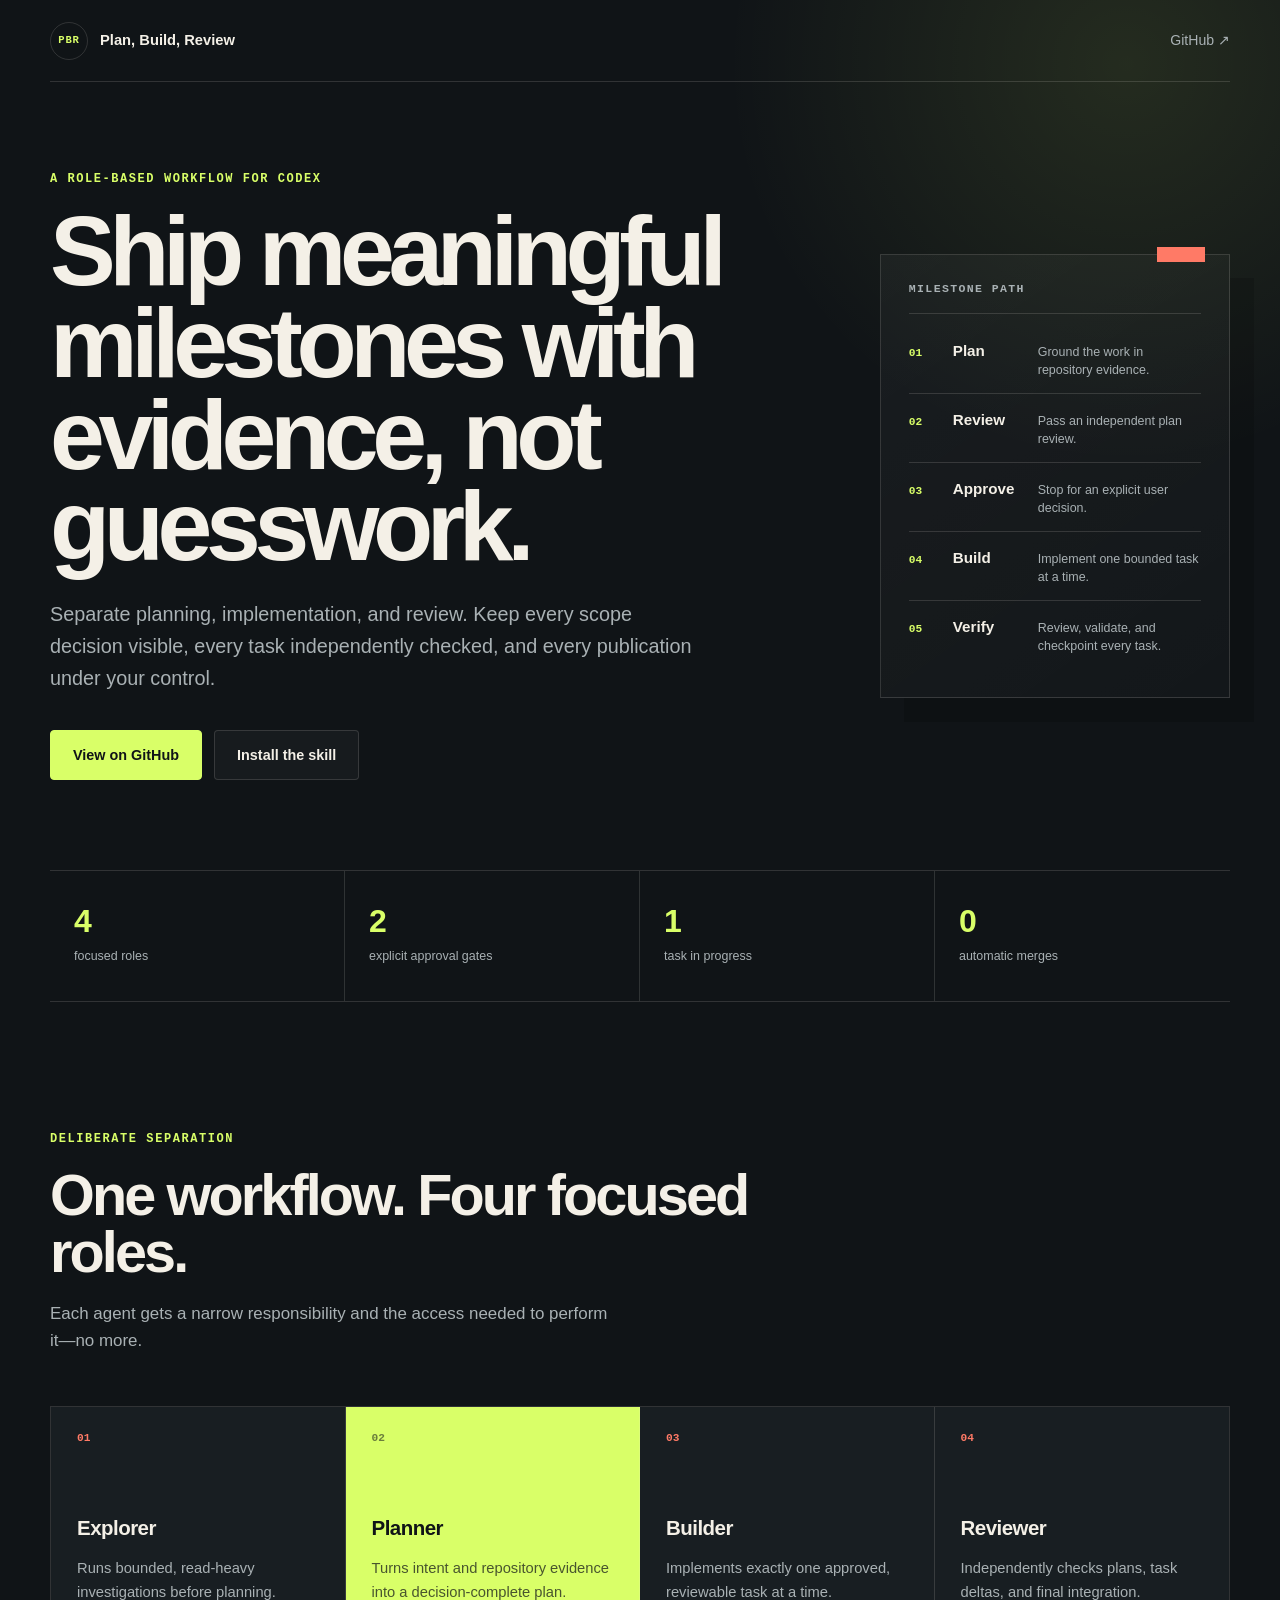
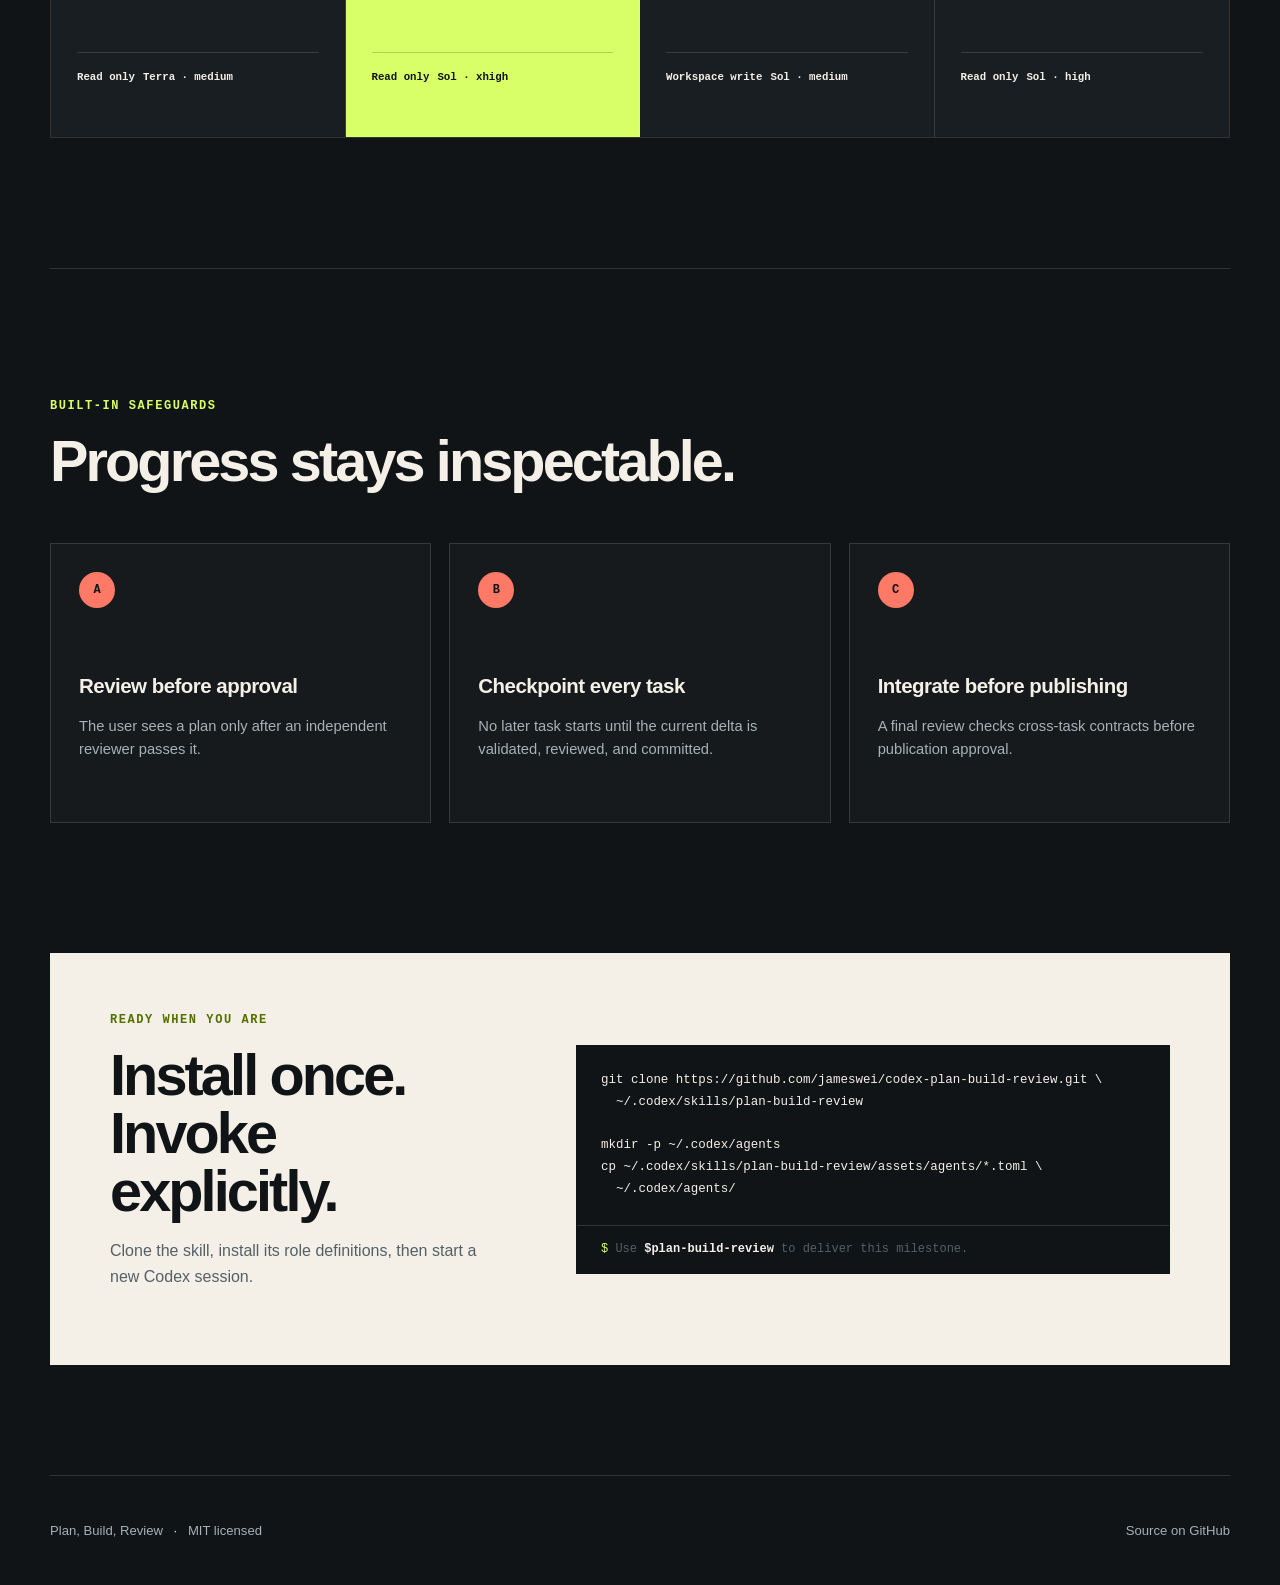
==== docs/index.html @ 41910018 "Add project landing page" ====
<!doctype html>
<html lang="en">
  <head>
    <meta charset="utf-8">
    <meta name="viewport" content="width=device-width, initial-scale=1">
    <meta name="theme-color" content="#101417">
    <meta
      name="description"
      content="A role-based Codex skill for independently reviewed plans, task-by-task delivery, and explicit approval checkpoints."
    >
    <title>Plan, Build, Review — A role-based Codex workflow</title>
    <link rel="stylesheet" href="styles.css">
  </head>
  <body>
    <header class="site-header">
      <a class="brand" href="#top" aria-label="Plan, Build, Review home">
        <span class="brand-mark" aria-hidden="true">PBR</span>
        <span>Plan, Build, Review</span>
      </a>
      <a
        class="header-link"
        href="https://github.com/jameswei/codex-plan-build-review"
      >GitHub <span aria-hidden="true">↗</span></a>
    </header>

    <main id="top">
      <section class="hero">
        <div class="hero-copy">
          <p class="eyebrow">A role-based workflow for Codex</p>
          <h1>Ship meaningful milestones with evidence, not guesswork.</h1>
          <p class="hero-summary">
            Separate planning, implementation, and review. Keep every scope
            decision visible, every task independently checked, and every
            publication under your control.
          </p>
          <div class="hero-actions">
            <a
              class="button button-primary"
              href="https://github.com/jameswei/codex-plan-build-review"
            >View on GitHub</a>
            <a class="button button-secondary" href="#install">Install the skill</a>
          </div>
        </div>

        <div class="workflow-card" aria-label="Milestone workflow">
          <p class="card-label">Milestone path</p>
          <ol class="workflow-list">
            <li><span>01</span><strong>Plan</strong><small>Ground the work in repository evidence.</small></li>
            <li><span>02</span><strong>Review</strong><small>Pass an independent plan review.</small></li>
            <li><span>03</span><strong>Approve</strong><small>Stop for an explicit user decision.</small></li>
            <li><span>04</span><strong>Build</strong><small>Implement one bounded task at a time.</small></li>
            <li><span>05</span><strong>Verify</strong><small>Review, validate, and checkpoint every task.</small></li>
          </ol>
        </div>
      </section>

      <section class="proof-strip" aria-label="Workflow guarantees">
        <p><strong>4</strong><span>focused roles</span></p>
        <p><strong>2</strong><span>explicit approval gates</span></p>
        <p><strong>1</strong><span>task in progress</span></p>
        <p><strong>0</strong><span>automatic merges</span></p>
      </section>

      <section class="section" id="workflow">
        <div class="section-heading">
          <p class="eyebrow">Deliberate separation</p>
          <h2>One workflow. Four focused roles.</h2>
          <p>
            Each agent gets a narrow responsibility and the access needed to
            perform it—no more.
          </p>
        </div>

        <div class="role-grid">
          <article class="role-card">
            <div class="role-index">01</div>
            <h3>Explorer</h3>
            <p>Runs bounded, read-heavy investigations before planning.</p>
            <div class="role-meta"><span>Read only</span><span>Terra · medium</span></div>
          </article>
          <article class="role-card featured">
            <div class="role-index">02</div>
            <h3>Planner</h3>
            <p>Turns intent and repository evidence into a decision-complete plan.</p>
            <div class="role-meta"><span>Read only</span><span>Sol · xhigh</span></div>
          </article>
          <article class="role-card">
            <div class="role-index">03</div>
            <h3>Builder</h3>
            <p>Implements exactly one approved, reviewable task at a time.</p>
            <div class="role-meta"><span>Workspace write</span><span>Sol · medium</span></div>
          </article>
          <article class="role-card">
            <div class="role-index">04</div>
            <h3>Reviewer</h3>
            <p>Independently checks plans, task deltas, and final integration.</p>
            <div class="role-meta"><span>Read only</span><span>Sol · high</span></div>
          </article>
        </div>
      </section>

      <section class="section safeguards">
        <div class="section-heading">
          <p class="eyebrow">Built-in safeguards</p>
          <h2>Progress stays inspectable.</h2>
        </div>
        <div class="safeguard-grid">
          <article>
            <span class="safeguard-number">A</span>
            <h3>Review before approval</h3>
            <p>The user sees a plan only after an independent reviewer passes it.</p>
          </article>
          <article>
            <span class="safeguard-number">B</span>
            <h3>Checkpoint every task</h3>
            <p>No later task starts until the current delta is validated, reviewed, and committed.</p>
          </article>
          <article>
            <span class="safeguard-number">C</span>
            <h3>Integrate before publishing</h3>
            <p>A final review checks cross-task contracts before publication approval.</p>
          </article>
        </div>
      </section>

      <section class="install-section" id="install">
        <div>
          <p class="eyebrow">Ready when you are</p>
          <h2>Install once. Invoke explicitly.</h2>
          <p>
            Clone the skill, install its role definitions, then start a new
            Codex session.
          </p>
        </div>
        <div class="code-panel">
          <pre><code>git clone https://github.com/jameswei/codex-plan-build-review.git \
  ~/.codex/skills/plan-build-review

mkdir -p ~/.codex/agents
cp ~/.codex/skills/plan-build-review/assets/agents/*.toml \
  ~/.codex/agents/</code></pre>
          <p><span aria-hidden="true">$</span> Use <strong>$plan-build-review</strong> to deliver this milestone.</p>
        </div>
      </section>
    </main>

    <footer>
      <p>Plan, Build, Review <span>·</span> MIT licensed</p>
      <a href="https://github.com/jameswei/codex-plan-build-review">Source on GitHub</a>
    </footer>
  </body>
</html>
---- docs/styles.css ----
:root {
  color-scheme: dark;
  --bg: #101417;
  --surface: #181e22;
  --surface-strong: #20282d;
  --ink: #f4f0e7;
  --muted: #a9b1b4;
  --line: rgba(244, 240, 231, 0.14);
  --accent: #d9ff68;
  --accent-ink: #101417;
  --coral: #ff7a66;
  --max-width: 1180px;
}

* {
  box-sizing: border-box;
}

html {
  scroll-behavior: smooth;
}

body {
  margin: 0;
  background:
    radial-gradient(circle at 88% 2%, rgba(217, 255, 104, 0.1), transparent 25rem),
    var(--bg);
  color: var(--ink);
  font-family: Inter, ui-sans-serif, -apple-system, BlinkMacSystemFont, "Segoe UI", sans-serif;
  line-height: 1.6;
}

a {
  color: inherit;
}

.site-header,
main,
footer {
  width: min(calc(100% - 40px), var(--max-width));
  margin-inline: auto;
}

.site-header {
  display: flex;
  align-items: center;
  justify-content: space-between;
  min-height: 82px;
  border-bottom: 1px solid var(--line);
}

.brand {
  display: inline-flex;
  align-items: center;
  gap: 12px;
  color: var(--ink);
  font-size: 0.92rem;
  font-weight: 700;
  text-decoration: none;
}

.brand-mark {
  display: grid;
  width: 38px;
  height: 38px;
  place-items: center;
  border: 1px solid var(--line);
  border-radius: 50%;
  color: var(--accent);
  font: 700 0.66rem/1 ui-monospace, SFMono-Regular, Menlo, monospace;
  letter-spacing: 0.08em;
}

.header-link {
  color: var(--muted);
  font-size: 0.88rem;
  text-decoration: none;
}

.header-link:hover,
.header-link:focus-visible {
  color: var(--ink);
}

.hero {
  display: grid;
  grid-template-columns: minmax(0, 1.35fr) minmax(320px, 0.65fr);
  gap: clamp(50px, 8vw, 110px);
  align-items: center;
  min-height: 690px;
  padding: 90px 0;
}

.eyebrow {
  margin: 0 0 20px;
  color: var(--accent);
  font: 700 0.75rem/1.2 ui-monospace, SFMono-Regular, Menlo, monospace;
  letter-spacing: 0.13em;
  text-transform: uppercase;
}

h1,
h2,
h3,
p {
  margin-top: 0;
}

h1 {
  max-width: 820px;
  margin-bottom: 26px;
  font-size: clamp(3.4rem, 7.7vw, 6.8rem);
  font-weight: 650;
  letter-spacing: -0.065em;
  line-height: 0.93;
}

h2 {
  margin-bottom: 18px;
  font-size: clamp(2.2rem, 4.5vw, 4rem);
  font-weight: 620;
  letter-spacing: -0.05em;
  line-height: 1;
}

h3 {
  margin-bottom: 12px;
  font-size: 1.28rem;
  letter-spacing: -0.025em;
}

.hero-summary {
  max-width: 650px;
  margin-bottom: 36px;
  color: var(--muted);
  font-size: clamp(1.06rem, 2vw, 1.24rem);
}

.hero-actions {
  display: flex;
  flex-wrap: wrap;
  gap: 12px;
}

.button {
  display: inline-flex;
  min-height: 50px;
  align-items: center;
  justify-content: center;
  padding: 0 22px;
  border: 1px solid var(--line);
  border-radius: 4px;
  font-size: 0.9rem;
  font-weight: 700;
  text-decoration: none;
  transition: transform 160ms ease, background-color 160ms ease;
}

.button:hover {
  transform: translateY(-2px);
}

.button-primary {
  border-color: var(--accent);
  background: var(--accent);
  color: var(--accent-ink);
}

.button-secondary {
  background: rgba(255, 255, 255, 0.03);
}

.workflow-card {
  position: relative;
  padding: 28px;
  border: 1px solid var(--line);
  background: linear-gradient(145deg, rgba(255, 255, 255, 0.04), rgba(255, 255, 255, 0.01));
  box-shadow: 24px 24px 0 rgba(0, 0, 0, 0.16);
}

.workflow-card::before {
  position: absolute;
  top: -8px;
  right: 24px;
  width: 48px;
  height: 15px;
  background: var(--coral);
  content: "";
}

.card-label {
  padding-bottom: 18px;
  border-bottom: 1px solid var(--line);
  color: var(--muted);
  font: 600 0.72rem/1 ui-monospace, SFMono-Regular, Menlo, monospace;
  letter-spacing: 0.12em;
  text-transform: uppercase;
}

.workflow-list {
  margin: 0;
  padding: 0;
  list-style: none;
}

.workflow-list li {
  display: grid;
  grid-template-columns: 34px 75px 1fr;
  gap: 10px;
  align-items: baseline;
  padding: 14px 0;
  border-bottom: 1px solid var(--line);
}

.workflow-list li:last-child {
  border-bottom: 0;
}

.workflow-list span {
  color: var(--accent);
  font: 700 0.7rem/1 ui-monospace, SFMono-Regular, Menlo, monospace;
}

.workflow-list strong {
  font-size: 0.95rem;
}

.workflow-list small {
  color: var(--muted);
  font-size: 0.78rem;
  line-height: 1.4;
}

.proof-strip {
  display: grid;
  grid-template-columns: repeat(4, 1fr);
  border-block: 1px solid var(--line);
}

.proof-strip p {
  display: flex;
  min-height: 130px;
  flex-direction: column;
  justify-content: center;
  margin: 0;
  padding: 24px;
  border-right: 1px solid var(--line);
}

.proof-strip p:last-child {
  border-right: 0;
}

.proof-strip strong {
  color: var(--accent);
  font-size: 2rem;
  line-height: 1;
}

.proof-strip span {
  margin-top: 10px;
  color: var(--muted);
  font-size: 0.78rem;
}

.section {
  padding: 130px 0;
}

.section-heading {
  max-width: 700px;
  margin-bottom: 52px;
}

.section-heading > p:last-child {
  max-width: 570px;
  color: var(--muted);
  font-size: 1.06rem;
}

.role-grid {
  display: grid;
  grid-template-columns: repeat(4, 1fr);
  border: 1px solid var(--line);
}

.role-card {
  min-height: 330px;
  padding: 26px;
  border-right: 1px solid var(--line);
  background: var(--surface);
}

.role-card:last-child {
  border-right: 0;
}

.role-card.featured {
  background: var(--accent);
  color: var(--accent-ink);
}

.role-index {
  margin-bottom: 68px;
  color: var(--coral);
  font: 700 0.7rem/1 ui-monospace, SFMono-Regular, Menlo, monospace;
}

.featured .role-index {
  color: rgba(16, 20, 23, 0.55);
}

.role-card p {
  min-height: 80px;
  color: var(--muted);
  font-size: 0.92rem;
}

.featured p {
  color: rgba(16, 20, 23, 0.72);
}

.role-meta {
  display: flex;
  flex-wrap: wrap;
  gap: 8px;
  padding-top: 18px;
  border-top: 1px solid var(--line);
}

.featured .role-meta {
  border-color: rgba(16, 20, 23, 0.2);
}

.role-meta span {
  font: 600 0.67rem/1.2 ui-monospace, SFMono-Regular, Menlo, monospace;
}

.safeguards {
  border-top: 1px solid var(--line);
}

.safeguard-grid {
  display: grid;
  grid-template-columns: repeat(3, 1fr);
  gap: 18px;
}

.safeguard-grid article {
  min-height: 280px;
  padding: 28px;
  border: 1px solid var(--line);
  background: rgba(255, 255, 255, 0.025);
}

.safeguard-number {
  display: grid;
  width: 36px;
  height: 36px;
  place-items: center;
  margin-bottom: 62px;
  border-radius: 50%;
  background: var(--coral);
  color: var(--accent-ink);
  font: 800 0.75rem/1 ui-monospace, SFMono-Regular, Menlo, monospace;
}

.safeguard-grid p {
  color: var(--muted);
  font-size: 0.92rem;
}

.install-section {
  display: grid;
  grid-template-columns: 0.8fr 1.2fr;
  gap: 70px;
  align-items: center;
  margin-bottom: 110px;
  padding: 60px;
  background: var(--ink);
  color: var(--accent-ink);
}

.install-section .eyebrow {
  color: #527000;
}

.install-section > div > p:last-child {
  color: #546066;
}

.code-panel {
  overflow: hidden;
  border: 1px solid rgba(16, 20, 23, 0.22);
  background: var(--bg);
  color: var(--ink);
}

pre {
  overflow-x: auto;
  margin: 0;
  padding: 24px;
  font: 0.78rem/1.75 ui-monospace, SFMono-Regular, Menlo, monospace;
}

.code-panel > p {
  margin: 0;
  padding: 15px 24px;
  border-top: 1px solid var(--line);
  color: var(--muted);
  font: 0.75rem/1.4 ui-monospace, SFMono-Regular, Menlo, monospace;
}

.code-panel > p span {
  color: var(--accent);
}

.code-panel > p strong {
  color: var(--ink);
}

footer {
  display: flex;
  align-items: center;
  justify-content: space-between;
  min-height: 110px;
  border-top: 1px solid var(--line);
  color: var(--muted);
  font-size: 0.82rem;
}

footer p {
  margin: 0;
}

footer span {
  padding: 0 7px;
  color: var(--accent);
}

footer a {
  text-decoration: none;
}

footer a:hover,
footer a:focus-visible {
  color: var(--ink);
}

a:focus-visible {
  outline: 3px solid var(--coral);
  outline-offset: 4px;
}

@media (max-width: 900px) {
  .hero {
    grid-template-columns: 1fr;
    padding: 80px 0 100px;
  }

  .workflow-card {
    max-width: 580px;
  }

  .proof-strip,
  .role-grid {
    grid-template-columns: repeat(2, 1fr);
  }

  .proof-strip p:nth-child(2),
  .role-card:nth-child(2) {
    border-right: 0;
  }

  .proof-strip p:nth-child(-n + 2),
  .role-card:nth-child(-n + 2) {
    border-bottom: 1px solid var(--line);
  }

  .install-section {
    grid-template-columns: 1fr;
  }
}

@media (max-width: 620px) {
  .site-header,
  main,
  footer {
    width: min(calc(100% - 28px), var(--max-width));
  }

  .site-header {
    min-height: 70px;
  }

  .brand > span:last-child {
    display: none;
  }

  h1 {
    font-size: clamp(3rem, 15vw, 4.5rem);
  }

  .hero {
    min-height: auto;
    gap: 55px;
    padding: 70px 0 80px;
  }

  .workflow-card {
    padding: 22px;
    box-shadow: 12px 12px 0 rgba(0, 0, 0, 0.16);
  }

  .workflow-list li {
    grid-template-columns: 28px 1fr;
  }

  .workflow-list small {
    grid-column: 2;
  }

  .proof-strip,
  .role-grid,
  .safeguard-grid {
    grid-template-columns: 1fr;
  }

  .proof-strip p,
  .proof-strip p:nth-child(2),
  .role-card,
  .role-card:nth-child(2) {
    border-right: 0;
    border-bottom: 1px solid var(--line);
  }

  .proof-strip p:last-child,
  .role-card:last-child {
    border-bottom: 0;
  }

  .section {
    padding: 95px 0;
  }

  .role-card {
    min-height: 280px;
  }

  .role-index,
  .safeguard-number {
    margin-bottom: 42px;
  }

  .install-section {
    gap: 38px;
    margin-bottom: 70px;
    padding: 34px 22px;
  }

  footer {
    align-items: flex-start;
    flex-direction: column;
    justify-content: center;
    gap: 8px;
  }
}

@media (prefers-reduced-motion: reduce) {
  html {
    scroll-behavior: auto;
  }

  .button {
    transition: none;
  }
}
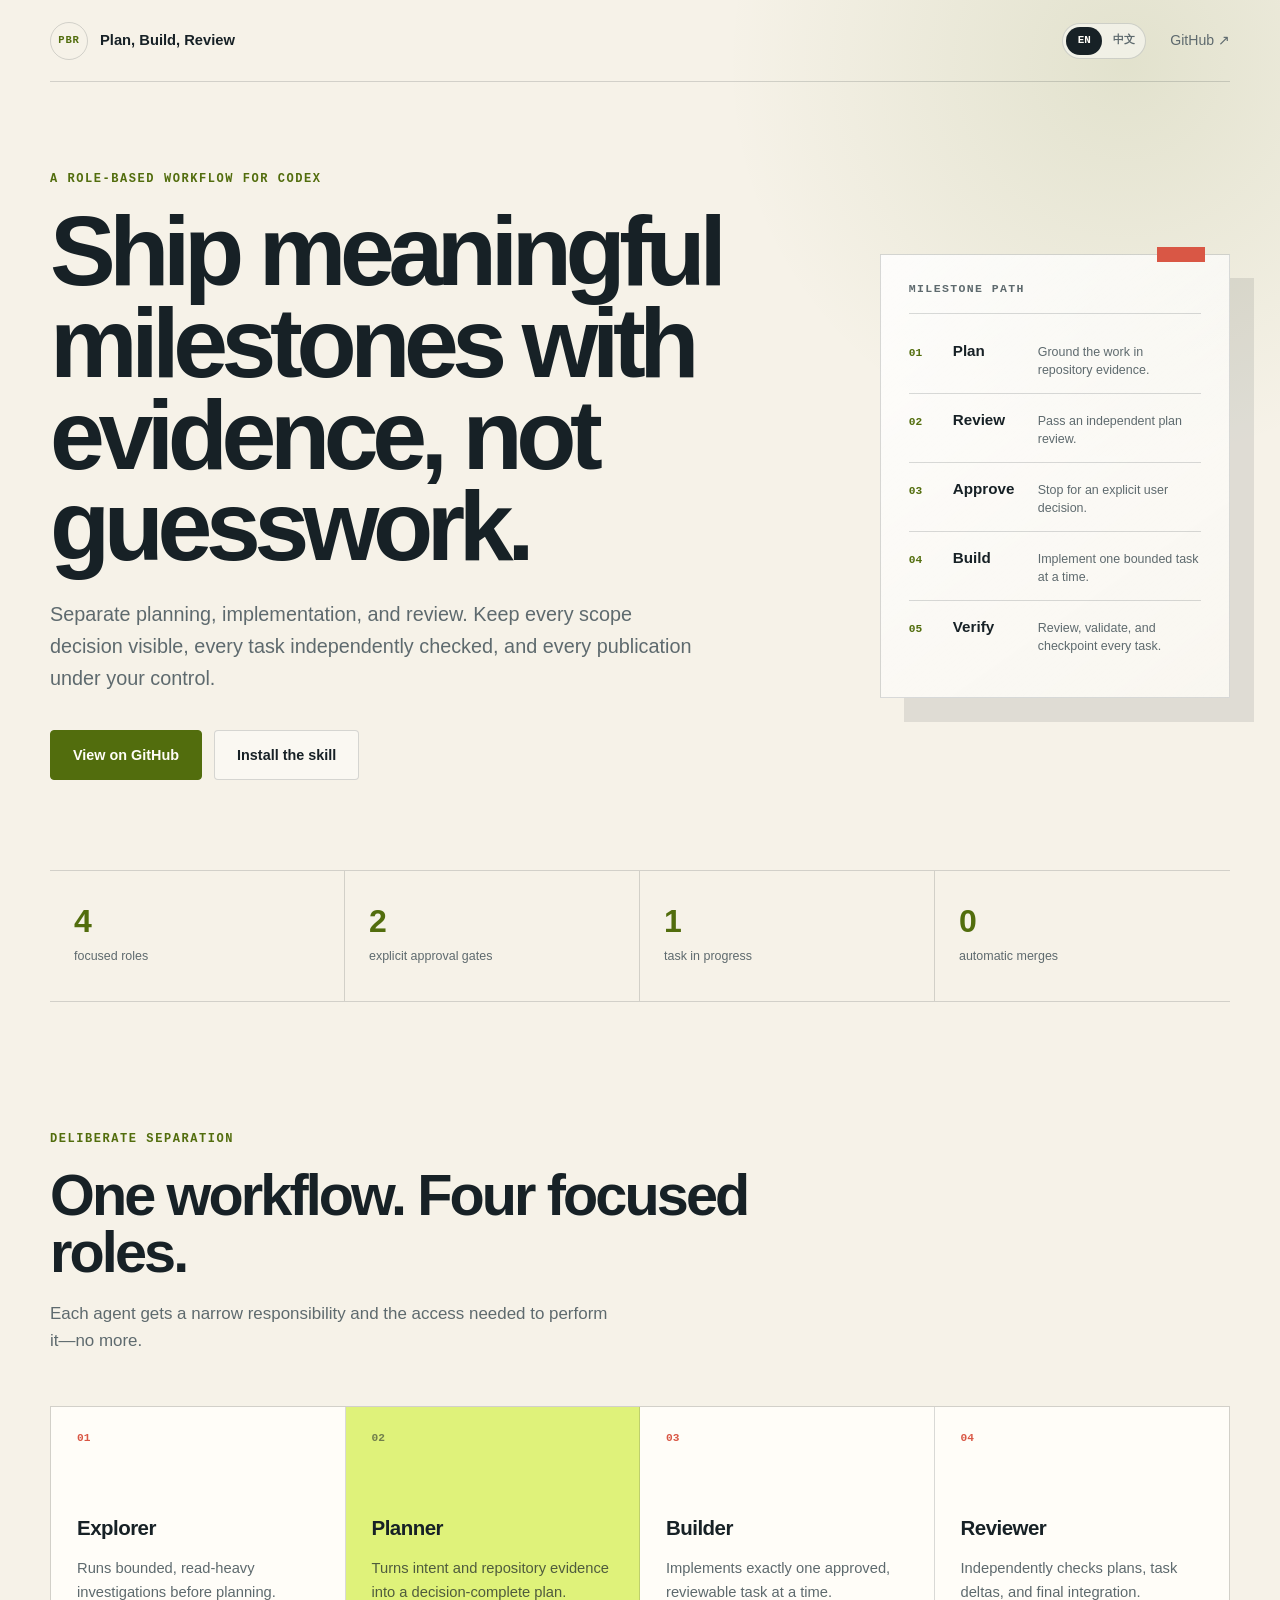
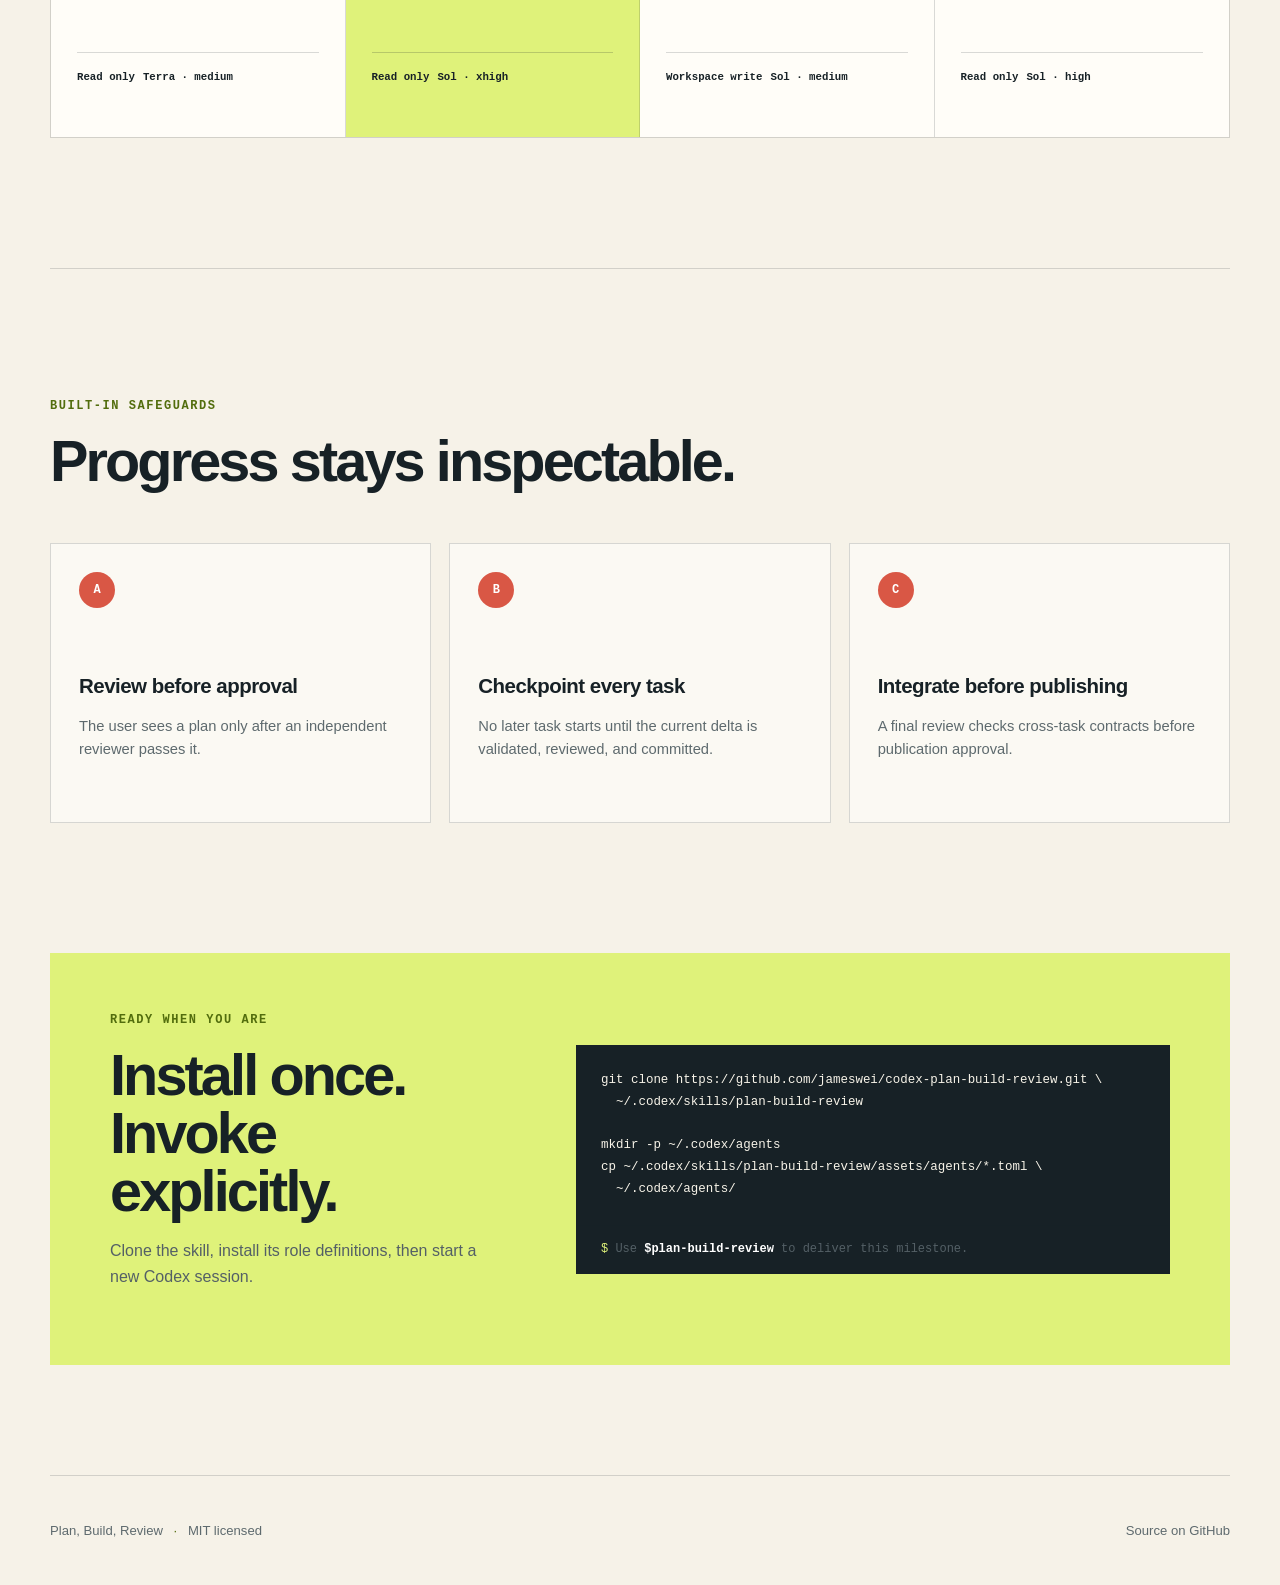
==== commit 96ca353d: "Add light bilingual landing page" ====
--- a/docs/index.html
+++ b/docs/index.html
@@ -3,12 +3,16 @@
   <head>
     <meta charset="utf-8">
     <meta name="viewport" content="width=device-width, initial-scale=1">
-    <meta name="theme-color" content="#101417">
+    <meta name="theme-color" content="#f6f2e8">
     <meta
       name="description"
       content="A role-based Codex skill for independently reviewed plans, task-by-task delivery, and explicit approval checkpoints."
     >
     <title>Plan, Build, Review — A role-based Codex workflow</title>
+    <link rel="canonical" href="https://lifeplayer.space/codex-plan-build-review/">
+    <link rel="alternate" hreflang="en" href="https://lifeplayer.space/codex-plan-build-review/">
+    <link rel="alternate" hreflang="zh-CN" href="https://lifeplayer.space/codex-plan-build-review/zh-CN/">
+    <link rel="alternate" hreflang="x-default" href="https://lifeplayer.space/codex-plan-build-review/">
     <link rel="stylesheet" href="styles.css">
   </head>
   <body>
@@ -17,10 +21,16 @@
         <span class="brand-mark" aria-hidden="true">PBR</span>
         <span>Plan, Build, Review</span>
       </a>
-      <a
-        class="header-link"
-        href="https://github.com/jameswei/codex-plan-build-review"
-      >GitHub <span aria-hidden="true">↗</span></a>
+      <nav class="header-actions" aria-label="Site links">
+        <div class="language-switch" aria-label="Language">
+          <span aria-current="page">EN</span>
+          <a href="zh-CN/" lang="zh-CN" hreflang="zh-CN">中文</a>
+        </div>
+        <a
+          class="header-link"
+          href="https://github.com/jameswei/codex-plan-build-review"
+        >GitHub <span aria-hidden="true">↗</span></a>
+      </nav>
     </header>
 
     <main id="top">
--- a/docs/styles.css
+++ b/docs/styles.css
@@ -1,14 +1,15 @@
 :root {
-  color-scheme: dark;
-  --bg: #101417;
-  --surface: #181e22;
-  --surface-strong: #20282d;
-  --ink: #f4f0e7;
-  --muted: #a9b1b4;
-  --line: rgba(244, 240, 231, 0.14);
-  --accent: #d9ff68;
-  --accent-ink: #101417;
-  --coral: #ff7a66;
+  color-scheme: light;
+  --bg: #f6f2e8;
+  --surface: #fffdf8;
+  --surface-strong: #ece6d7;
+  --ink: #172126;
+  --muted: #5e6a6e;
+  --line: rgba(23, 33, 38, 0.16);
+  --accent: #526d0d;
+  --accent-ink: #fffdf8;
+  --highlight: #dff27a;
+  --coral: #d95745;
   --max-width: 1180px;
 }
 
@@ -23,7 +24,7 @@
 body {
   margin: 0;
   background:
-    radial-gradient(circle at 88% 2%, rgba(217, 255, 104, 0.1), transparent 25rem),
+    radial-gradient(circle at 88% 2%, rgba(82, 109, 13, 0.12), transparent 25rem),
     var(--bg);
   color: var(--ink);
   font-family: Inter, ui-sans-serif, -apple-system, BlinkMacSystemFont, "Segoe UI", sans-serif;
@@ -79,6 +80,49 @@
 
 .header-link:hover,
 .header-link:focus-visible {
+  color: var(--ink);
+}
+
+.header-actions,
+.language-switch {
+  display: flex;
+  align-items: center;
+}
+
+.header-actions {
+  gap: 24px;
+}
+
+.language-switch {
+  gap: 4px;
+  padding: 3px;
+  border: 1px solid var(--line);
+  border-radius: 999px;
+  background: rgba(255, 255, 255, 0.48);
+}
+
+.language-switch a,
+.language-switch span {
+  display: grid;
+  min-width: 36px;
+  min-height: 28px;
+  place-items: center;
+  border-radius: 999px;
+  font: 700 0.68rem/1 ui-monospace, SFMono-Regular, Menlo, monospace;
+  text-decoration: none;
+}
+
+.language-switch span {
+  background: var(--ink);
+  color: var(--accent-ink);
+}
+
+.language-switch a {
+  color: var(--muted);
+}
+
+.language-switch a:hover,
+.language-switch a:focus-visible {
   color: var(--ink);
 }
 
@@ -167,15 +211,15 @@
 }
 
 .button-secondary {
-  background: rgba(255, 255, 255, 0.03);
+  background: rgba(255, 255, 255, 0.45);
 }
 
 .workflow-card {
   position: relative;
   padding: 28px;
   border: 1px solid var(--line);
-  background: linear-gradient(145deg, rgba(255, 255, 255, 0.04), rgba(255, 255, 255, 0.01));
-  box-shadow: 24px 24px 0 rgba(0, 0, 0, 0.16);
+  background: linear-gradient(145deg, rgba(255, 255, 255, 0.85), rgba(255, 255, 255, 0.36));
+  box-shadow: 24px 24px 0 rgba(23, 33, 38, 0.1);
 }
 
 .workflow-card::before {
@@ -296,8 +340,8 @@
 }
 
 .role-card.featured {
-  background: var(--accent);
-  color: var(--accent-ink);
+  background: var(--highlight);
+  color: var(--ink);
 }
 
 .role-index {
@@ -307,7 +351,7 @@
 }
 
 .featured .role-index {
-  color: rgba(16, 20, 23, 0.55);
+  color: rgba(23, 33, 38, 0.55);
 }
 
 .role-card p {
@@ -317,7 +361,7 @@
 }
 
 .featured p {
-  color: rgba(16, 20, 23, 0.72);
+  color: rgba(23, 33, 38, 0.72);
 }
 
 .role-meta {
@@ -329,7 +373,7 @@
 }
 
 .featured .role-meta {
-  border-color: rgba(16, 20, 23, 0.2);
+  border-color: rgba(23, 33, 38, 0.2);
 }
 
 .role-meta span {
@@ -350,7 +394,7 @@
   min-height: 280px;
   padding: 28px;
   border: 1px solid var(--line);
-  background: rgba(255, 255, 255, 0.025);
+  background: rgba(255, 255, 255, 0.48);
 }
 
 .safeguard-number {
@@ -361,7 +405,7 @@
   margin-bottom: 62px;
   border-radius: 50%;
   background: var(--coral);
-  color: var(--accent-ink);
+  color: #fff;
   font: 800 0.75rem/1 ui-monospace, SFMono-Regular, Menlo, monospace;
 }
 
@@ -377,12 +421,12 @@
   align-items: center;
   margin-bottom: 110px;
   padding: 60px;
-  background: var(--ink);
-  color: var(--accent-ink);
+  background: var(--highlight);
+  color: var(--ink);
 }
 
 .install-section .eyebrow {
-  color: #527000;
+  color: var(--accent);
 }
 
 .install-section > div > p:last-child {
@@ -391,9 +435,9 @@
 
 .code-panel {
   overflow: hidden;
-  border: 1px solid rgba(16, 20, 23, 0.22);
-  background: var(--bg);
-  color: var(--ink);
+  border: 1px solid rgba(23, 33, 38, 0.22);
+  background: var(--ink);
+  color: #f8f4e9;
 }
 
 pre {
@@ -407,16 +451,16 @@
   margin: 0;
   padding: 15px 24px;
   border-top: 1px solid var(--line);
-  color: var(--muted);
+  color: #b8c1c2;
   font: 0.75rem/1.4 ui-monospace, SFMono-Regular, Menlo, monospace;
 }
 
 .code-panel > p span {
-  color: var(--accent);
+  color: var(--highlight);
 }
 
 .code-panel > p strong {
-  color: var(--ink);
+  color: #fff;
 }
 
 footer {
@@ -452,6 +496,16 @@
   outline-offset: 4px;
 }
 
+html[lang="zh-CN"] body {
+  font-family: "PingFang SC", "Microsoft YaHei", "Noto Sans CJK SC", ui-sans-serif, sans-serif;
+}
+
+html[lang="zh-CN"] h1,
+html[lang="zh-CN"] h2,
+html[lang="zh-CN"] h3 {
+  letter-spacing: -0.035em;
+}
+
 @media (max-width: 900px) {
   .hero {
     grid-template-columns: 1fr;
@@ -509,7 +563,7 @@
 
   .workflow-card {
     padding: 22px;
-    box-shadow: 12px 12px 0 rgba(0, 0, 0, 0.16);
+    box-shadow: 12px 12px 0 rgba(23, 33, 38, 0.1);
   }
 
   .workflow-list li {
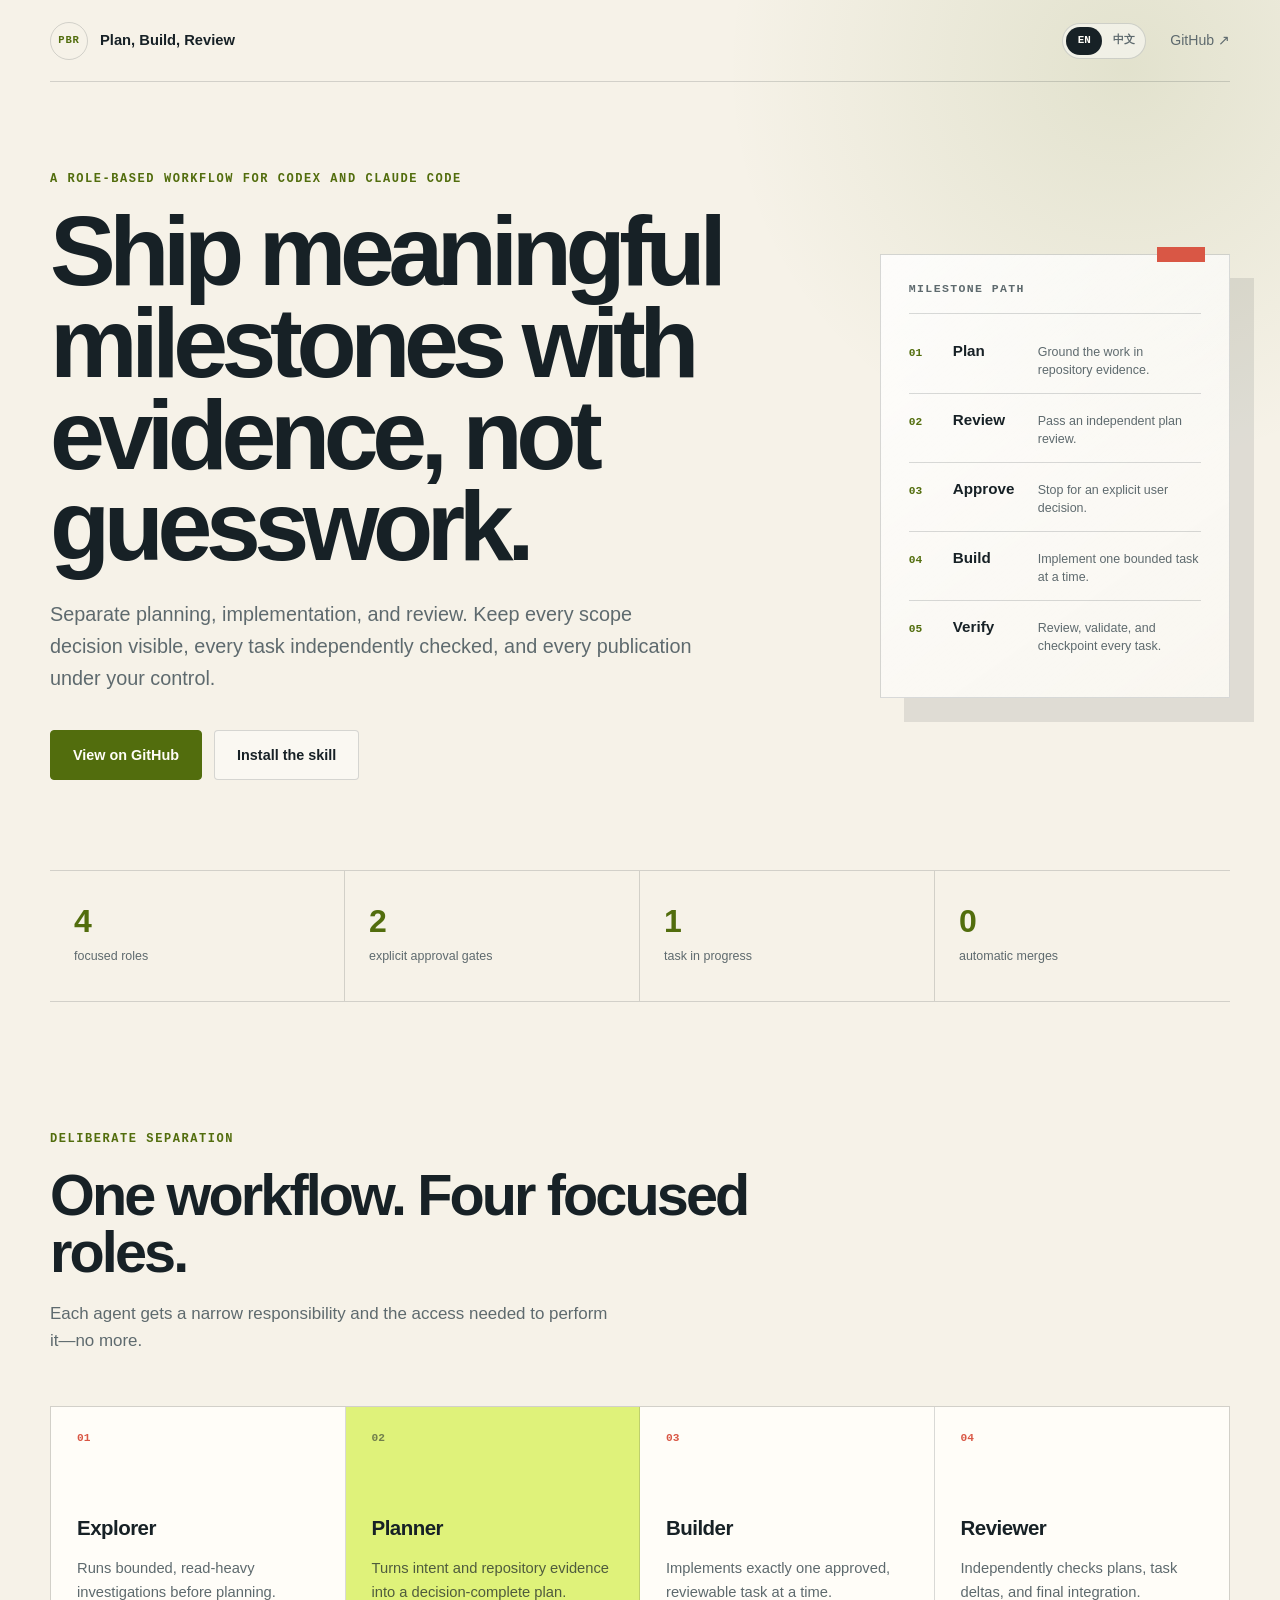
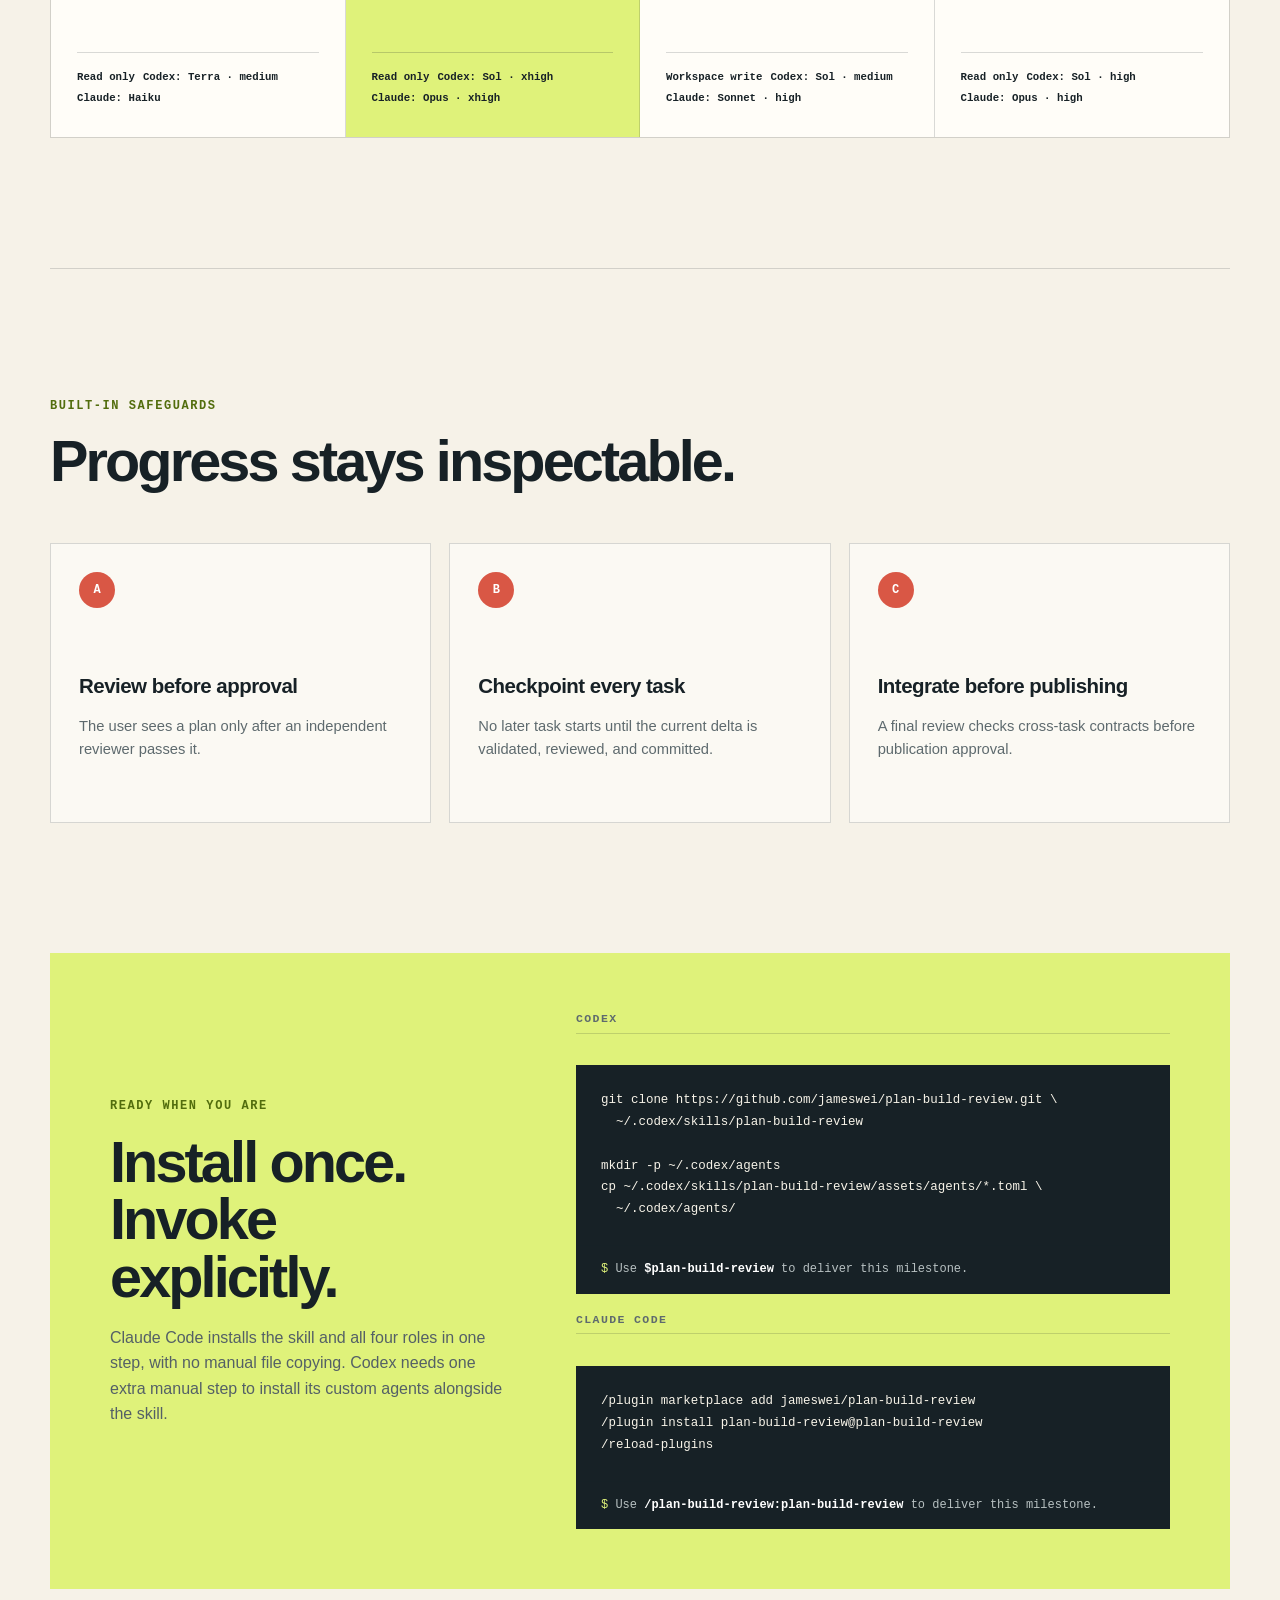
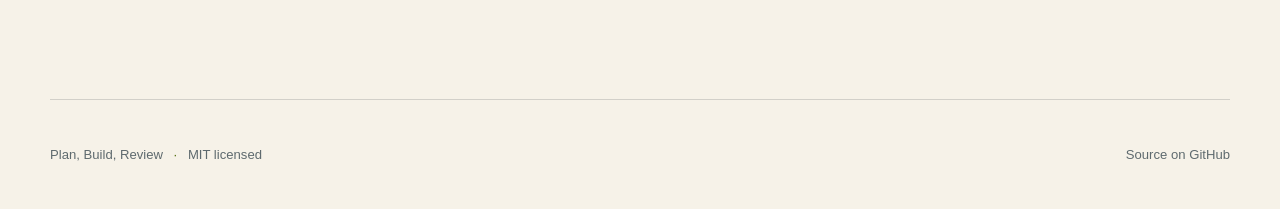
==== commit 9bdc5e1b: "Add Claude Code support alongside Codex Package the skill as a self-hosted Claude Code plugin/market" ====
--- a/docs/index.html
+++ b/docs/index.html
@@ -6,13 +6,13 @@
     <meta name="theme-color" content="#f6f2e8">
     <meta
       name="description"
-      content="A role-based Codex skill for independently reviewed plans, task-by-task delivery, and explicit approval checkpoints."
+      content="A role-based workflow for Codex and Claude Code, with independently reviewed plans, task-by-task delivery, and explicit approval checkpoints."
     >
-    <title>Plan, Build, Review — A role-based Codex workflow</title>
-    <link rel="canonical" href="https://lifeplayer.space/codex-plan-build-review/">
-    <link rel="alternate" hreflang="en" href="https://lifeplayer.space/codex-plan-build-review/">
-    <link rel="alternate" hreflang="zh-CN" href="https://lifeplayer.space/codex-plan-build-review/zh-CN/">
-    <link rel="alternate" hreflang="x-default" href="https://lifeplayer.space/codex-plan-build-review/">
+    <title>Plan, Build, Review — A role-based workflow for Codex and Claude Code</title>
+    <link rel="canonical" href="https://lifeplayer.space/plan-build-review/">
+    <link rel="alternate" hreflang="en" href="https://lifeplayer.space/plan-build-review/">
+    <link rel="alternate" hreflang="zh-CN" href="https://lifeplayer.space/plan-build-review/zh-CN/">
+    <link rel="alternate" hreflang="x-default" href="https://lifeplayer.space/plan-build-review/">
     <link rel="stylesheet" href="styles.css">
   </head>
   <body>
@@ -28,7 +28,7 @@
         </div>
         <a
           class="header-link"
-          href="https://github.com/jameswei/codex-plan-build-review"
+          href="https://github.com/jameswei/plan-build-review"
         >GitHub <span aria-hidden="true">↗</span></a>
       </nav>
     </header>
@@ -36,7 +36,7 @@
     <main id="top">
       <section class="hero">
         <div class="hero-copy">
-          <p class="eyebrow">A role-based workflow for Codex</p>
+          <p class="eyebrow">A role-based workflow for Codex and Claude Code</p>
           <h1>Ship meaningful milestones with evidence, not guesswork.</h1>
           <p class="hero-summary">
             Separate planning, implementation, and review. Keep every scope
@@ -46,7 +46,7 @@
           <div class="hero-actions">
             <a
               class="button button-primary"
-              href="https://github.com/jameswei/codex-plan-build-review"
+              href="https://github.com/jameswei/plan-build-review"
             >View on GitHub</a>
             <a class="button button-secondary" href="#install">Install the skill</a>
           </div>
@@ -86,25 +86,25 @@
             <div class="role-index">01</div>
             <h3>Explorer</h3>
             <p>Runs bounded, read-heavy investigations before planning.</p>
-            <div class="role-meta"><span>Read only</span><span>Terra · medium</span></div>
+            <div class="role-meta"><span>Read only</span><span>Codex: Terra · medium</span><span>Claude: Haiku</span></div>
           </article>
           <article class="role-card featured">
             <div class="role-index">02</div>
             <h3>Planner</h3>
             <p>Turns intent and repository evidence into a decision-complete plan.</p>
-            <div class="role-meta"><span>Read only</span><span>Sol · xhigh</span></div>
+            <div class="role-meta"><span>Read only</span><span>Codex: Sol · xhigh</span><span>Claude: Opus · xhigh</span></div>
           </article>
           <article class="role-card">
             <div class="role-index">03</div>
             <h3>Builder</h3>
             <p>Implements exactly one approved, reviewable task at a time.</p>
-            <div class="role-meta"><span>Workspace write</span><span>Sol · medium</span></div>
+            <div class="role-meta"><span>Workspace write</span><span>Codex: Sol · medium</span><span>Claude: Sonnet · high</span></div>
           </article>
           <article class="role-card">
             <div class="role-index">04</div>
             <h3>Reviewer</h3>
             <p>Independently checks plans, task deltas, and final integration.</p>
-            <div class="role-meta"><span>Read only</span><span>Sol · high</span></div>
+            <div class="role-meta"><span>Read only</span><span>Codex: Sol · high</span><span>Claude: Opus · high</span></div>
           </article>
         </div>
       </section>
@@ -138,25 +138,36 @@
           <p class="eyebrow">Ready when you are</p>
           <h2>Install once. Invoke explicitly.</h2>
           <p>
-            Clone the skill, install its role definitions, then start a new
-            Codex session.
+            Claude Code installs the skill and all four roles in one step,
+            with no manual file copying. Codex needs one extra manual step to
+            install its custom agents alongside the skill.
           </p>
         </div>
-        <div class="code-panel">
-          <pre><code>git clone https://github.com/jameswei/codex-plan-build-review.git \
+        <div class="code-stack">
+          <p class="card-label">Codex</p>
+          <div class="code-panel">
+            <pre><code>git clone https://github.com/jameswei/plan-build-review.git \
   ~/.codex/skills/plan-build-review
 
 mkdir -p ~/.codex/agents
 cp ~/.codex/skills/plan-build-review/assets/agents/*.toml \
   ~/.codex/agents/</code></pre>
-          <p><span aria-hidden="true">$</span> Use <strong>$plan-build-review</strong> to deliver this milestone.</p>
+            <p><span aria-hidden="true">$</span> Use <strong>$plan-build-review</strong> to deliver this milestone.</p>
+          </div>
+          <p class="card-label">Claude Code</p>
+          <div class="code-panel">
+            <pre><code>/plugin marketplace add jameswei/plan-build-review
+/plugin install plan-build-review@plan-build-review
+/reload-plugins</code></pre>
+            <p><span aria-hidden="true">$</span> Use <strong>/plan-build-review:plan-build-review</strong> to deliver this milestone.</p>
+          </div>
         </div>
       </section>
     </main>
 
     <footer>
       <p>Plan, Build, Review <span>·</span> MIT licensed</p>
-      <a href="https://github.com/jameswei/codex-plan-build-review">Source on GitHub</a>
+      <a href="https://github.com/jameswei/plan-build-review">Source on GitHub</a>
     </footer>
   </body>
 </html>
--- a/docs/styles.css
+++ b/docs/styles.css
@@ -433,6 +433,16 @@
   color: #546066;
 }
 
+.code-stack {
+  display: flex;
+  flex-direction: column;
+  gap: 20px;
+}
+
+.code-stack .card-label {
+  padding-bottom: 8px;
+}
+
 .code-panel {
   overflow: hidden;
   border: 1px solid rgba(23, 33, 38, 0.22);
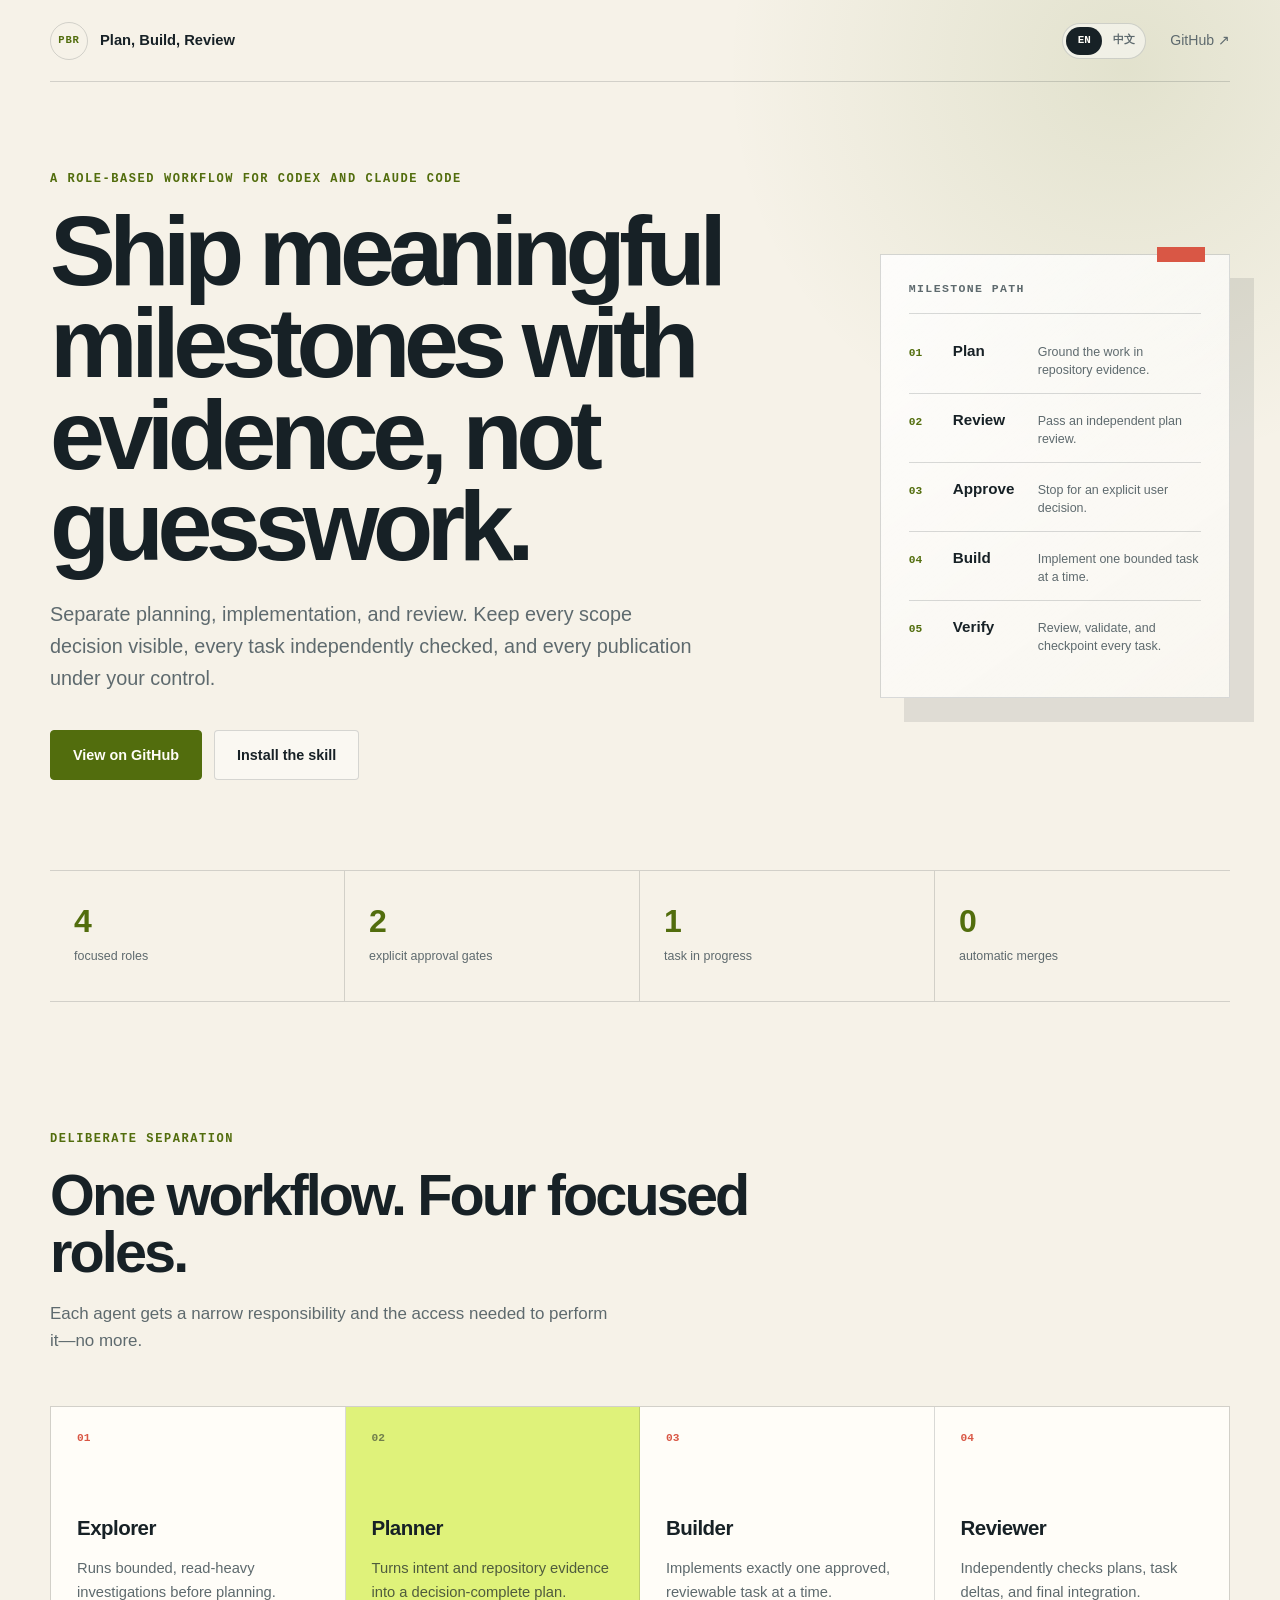
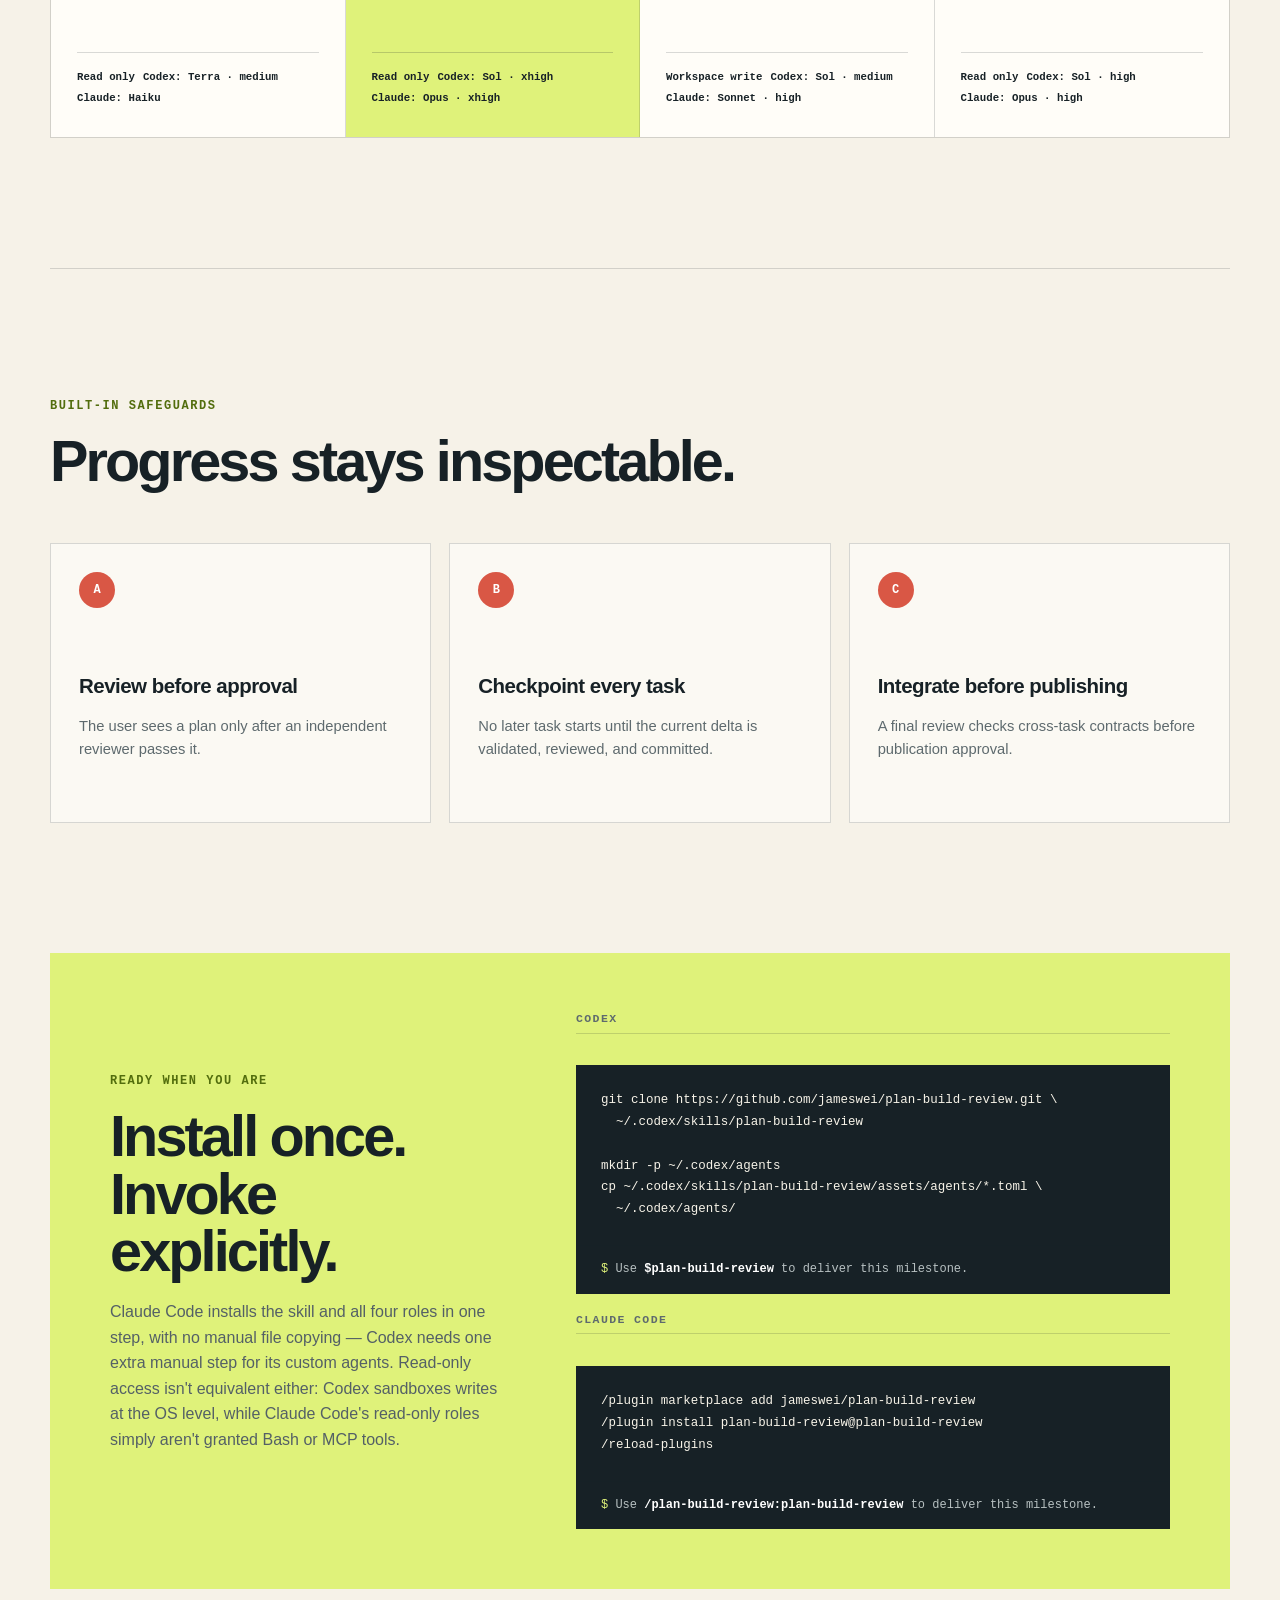
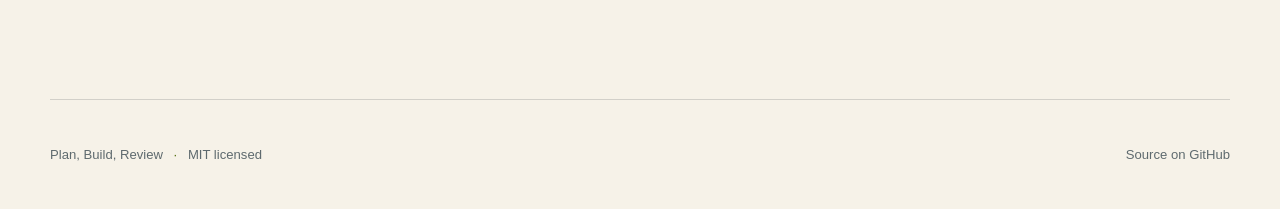
==== commit 18169611: "Add read-only enforcement caveat to landing page install section Both READMEs already state that Cla" ====
--- a/docs/index.html
+++ b/docs/index.html
@@ -139,8 +139,10 @@
           <h2>Install once. Invoke explicitly.</h2>
           <p>
             Claude Code installs the skill and all four roles in one step,
-            with no manual file copying. Codex needs one extra manual step to
-            install its custom agents alongside the skill.
+            with no manual file copying — Codex needs one extra manual step
+            for its custom agents. Read-only access isn't equivalent either:
+            Codex sandboxes writes at the OS level, while Claude Code's
+            read-only roles simply aren't granted Bash or MCP tools.
           </p>
         </div>
         <div class="code-stack">
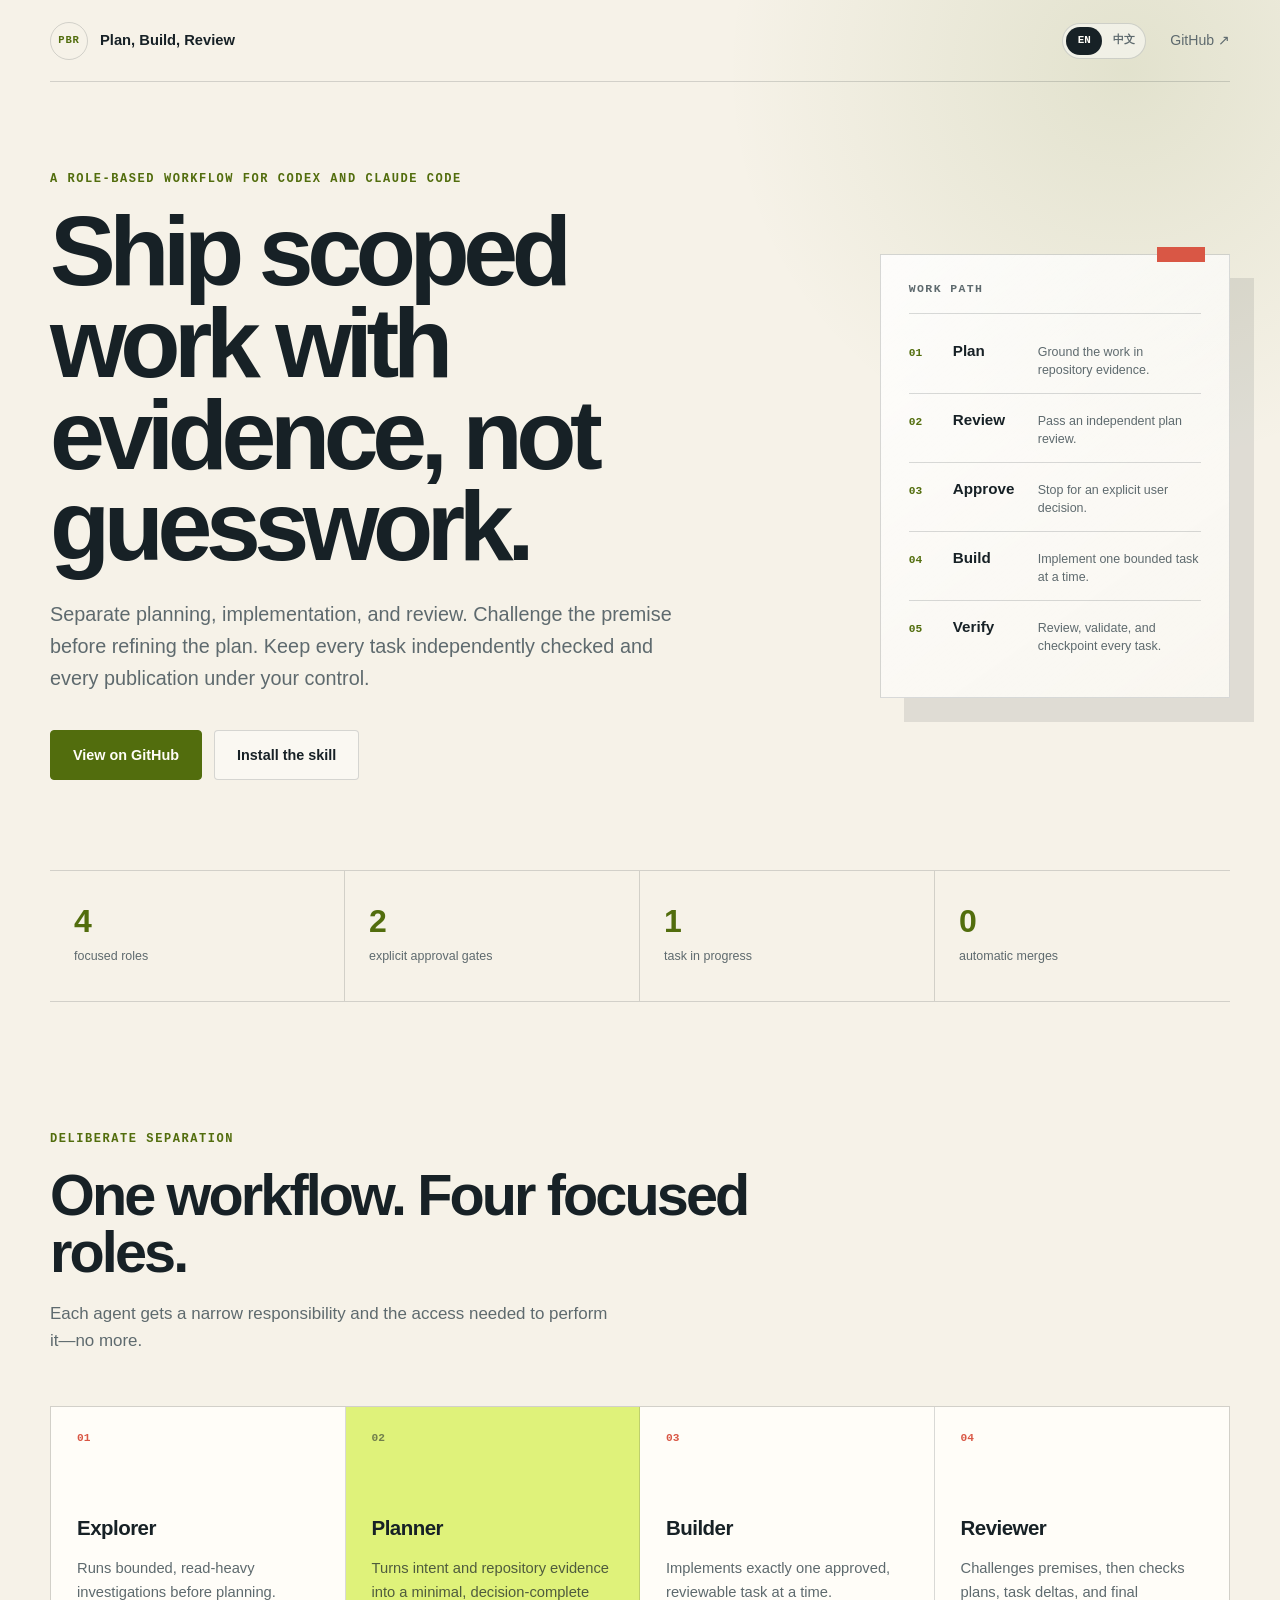
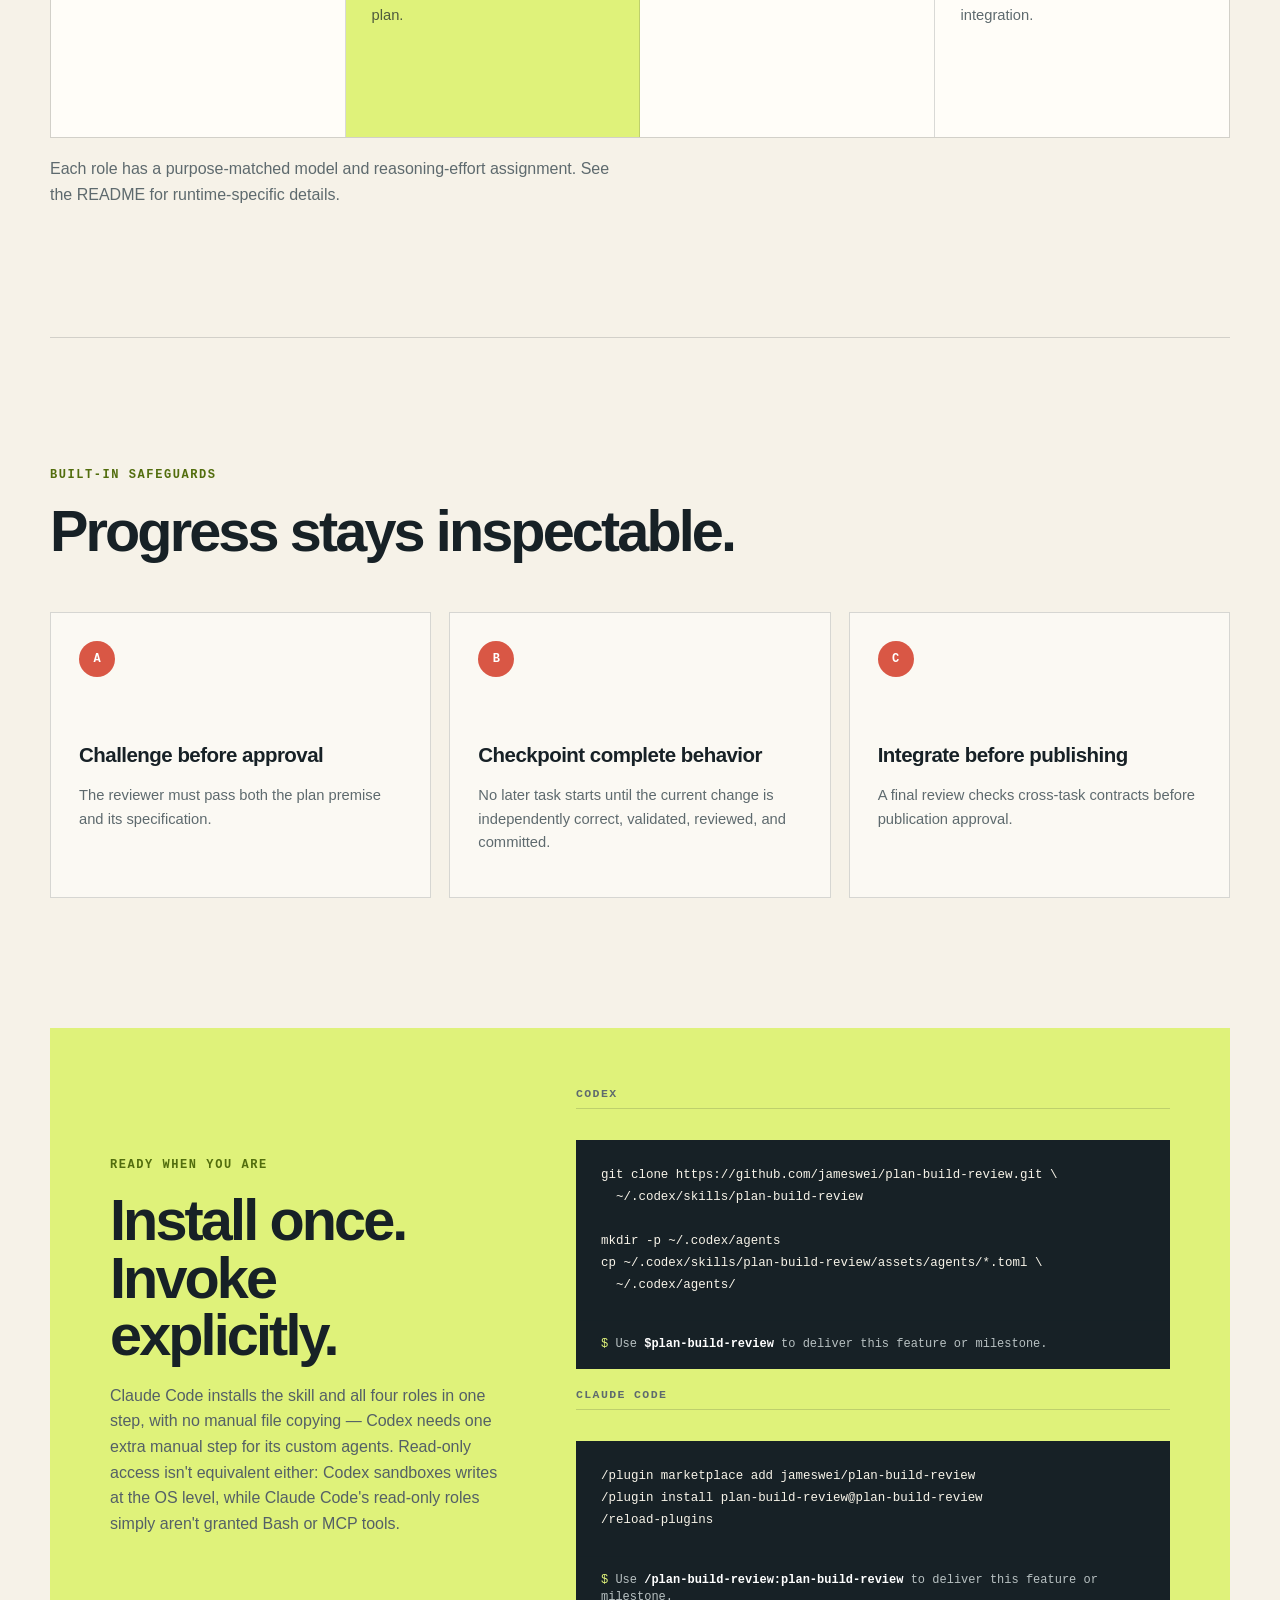
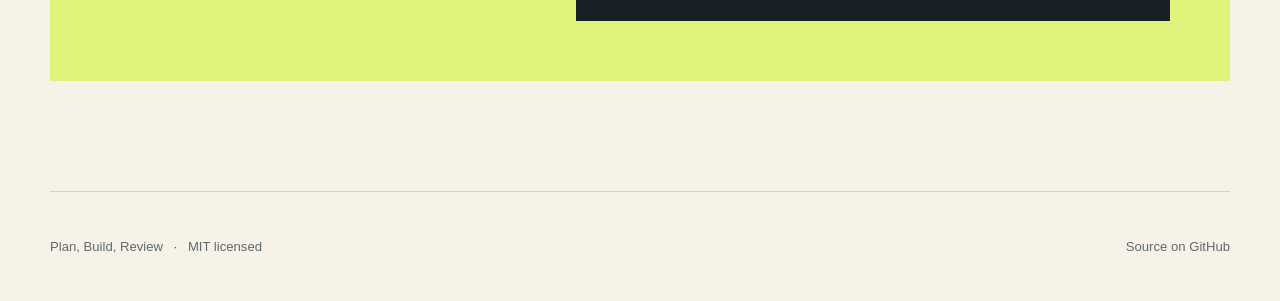
==== commit e0262c89: "Broaden workflow for scoped work" ====
--- a/docs/index.html
+++ b/docs/index.html
@@ -37,11 +37,11 @@
       <section class="hero">
         <div class="hero-copy">
           <p class="eyebrow">A role-based workflow for Codex and Claude Code</p>
-          <h1>Ship meaningful milestones with evidence, not guesswork.</h1>
+          <h1>Ship scoped work with evidence, not guesswork.</h1>
           <p class="hero-summary">
-            Separate planning, implementation, and review. Keep every scope
-            decision visible, every task independently checked, and every
-            publication under your control.
+            Separate planning, implementation, and review. Challenge the
+            premise before refining the plan. Keep every task independently
+            checked and every publication under your control.
           </p>
           <div class="hero-actions">
             <a
@@ -52,8 +52,8 @@
           </div>
         </div>
 
-        <div class="workflow-card" aria-label="Milestone workflow">
-          <p class="card-label">Milestone path</p>
+        <div class="workflow-card" aria-label="Scoped-work workflow">
+          <p class="card-label">Work path</p>
           <ol class="workflow-list">
             <li><span>01</span><strong>Plan</strong><small>Ground the work in repository evidence.</small></li>
             <li><span>02</span><strong>Review</strong><small>Pass an independent plan review.</small></li>
@@ -86,27 +86,24 @@
             <div class="role-index">01</div>
             <h3>Explorer</h3>
             <p>Runs bounded, read-heavy investigations before planning.</p>
-            <div class="role-meta"><span>Read only</span><span>Codex: Terra · medium</span><span>Claude: Haiku</span></div>
           </article>
           <article class="role-card featured">
             <div class="role-index">02</div>
             <h3>Planner</h3>
-            <p>Turns intent and repository evidence into a decision-complete plan.</p>
-            <div class="role-meta"><span>Read only</span><span>Codex: Sol · xhigh</span><span>Claude: Opus · xhigh</span></div>
+            <p>Turns intent and repository evidence into a minimal, decision-complete plan.</p>
           </article>
           <article class="role-card">
             <div class="role-index">03</div>
             <h3>Builder</h3>
             <p>Implements exactly one approved, reviewable task at a time.</p>
-            <div class="role-meta"><span>Workspace write</span><span>Codex: Sol · medium</span><span>Claude: Sonnet · high</span></div>
           </article>
           <article class="role-card">
             <div class="role-index">04</div>
             <h3>Reviewer</h3>
-            <p>Independently checks plans, task deltas, and final integration.</p>
-            <div class="role-meta"><span>Read only</span><span>Codex: Sol · high</span><span>Claude: Opus · high</span></div>
+            <p>Challenges premises, then checks plans, task deltas, and final integration.</p>
           </article>
         </div>
+        <p class="role-capability">Each role has a purpose-matched model and reasoning-effort assignment. See the README for runtime-specific details.</p>
       </section>
 
       <section class="section safeguards">
@@ -117,13 +114,13 @@
         <div class="safeguard-grid">
           <article>
             <span class="safeguard-number">A</span>
-            <h3>Review before approval</h3>
-            <p>The user sees a plan only after an independent reviewer passes it.</p>
+            <h3>Challenge before approval</h3>
+            <p>The reviewer must pass both the plan premise and its specification.</p>
           </article>
           <article>
             <span class="safeguard-number">B</span>
-            <h3>Checkpoint every task</h3>
-            <p>No later task starts until the current delta is validated, reviewed, and committed.</p>
+            <h3>Checkpoint complete behavior</h3>
+            <p>No later task starts until the current change is independently correct, validated, reviewed, and committed.</p>
           </article>
           <article>
             <span class="safeguard-number">C</span>
@@ -154,14 +151,14 @@
 mkdir -p ~/.codex/agents
 cp ~/.codex/skills/plan-build-review/assets/agents/*.toml \
   ~/.codex/agents/</code></pre>
-            <p><span aria-hidden="true">$</span> Use <strong>$plan-build-review</strong> to deliver this milestone.</p>
+            <p><span aria-hidden="true">$</span> Use <strong>$plan-build-review</strong> to deliver this feature or milestone.</p>
           </div>
           <p class="card-label">Claude Code</p>
           <div class="code-panel">
             <pre><code>/plugin marketplace add jameswei/plan-build-review
 /plugin install plan-build-review@plan-build-review
 /reload-plugins</code></pre>
-            <p><span aria-hidden="true">$</span> Use <strong>/plan-build-review:plan-build-review</strong> to deliver this milestone.</p>
+            <p><span aria-hidden="true">$</span> Use <strong>/plan-build-review:plan-build-review</strong> to deliver this feature or milestone.</p>
           </div>
         </div>
       </section>
--- a/docs/styles.css
+++ b/docs/styles.css
@@ -328,6 +328,12 @@
   border: 1px solid var(--line);
 }
 
+.role-capability {
+  max-width: 560px;
+  margin: 18px 0 0;
+  color: var(--muted);
+}
+
 .role-card {
   min-height: 330px;
   padding: 26px;
@@ -362,22 +368,6 @@
 
 .featured p {
   color: rgba(23, 33, 38, 0.72);
-}
-
-.role-meta {
-  display: flex;
-  flex-wrap: wrap;
-  gap: 8px;
-  padding-top: 18px;
-  border-top: 1px solid var(--line);
-}
-
-.featured .role-meta {
-  border-color: rgba(23, 33, 38, 0.2);
-}
-
-.role-meta span {
-  font: 600 0.67rem/1.2 ui-monospace, SFMono-Regular, Menlo, monospace;
 }
 
 .safeguards {
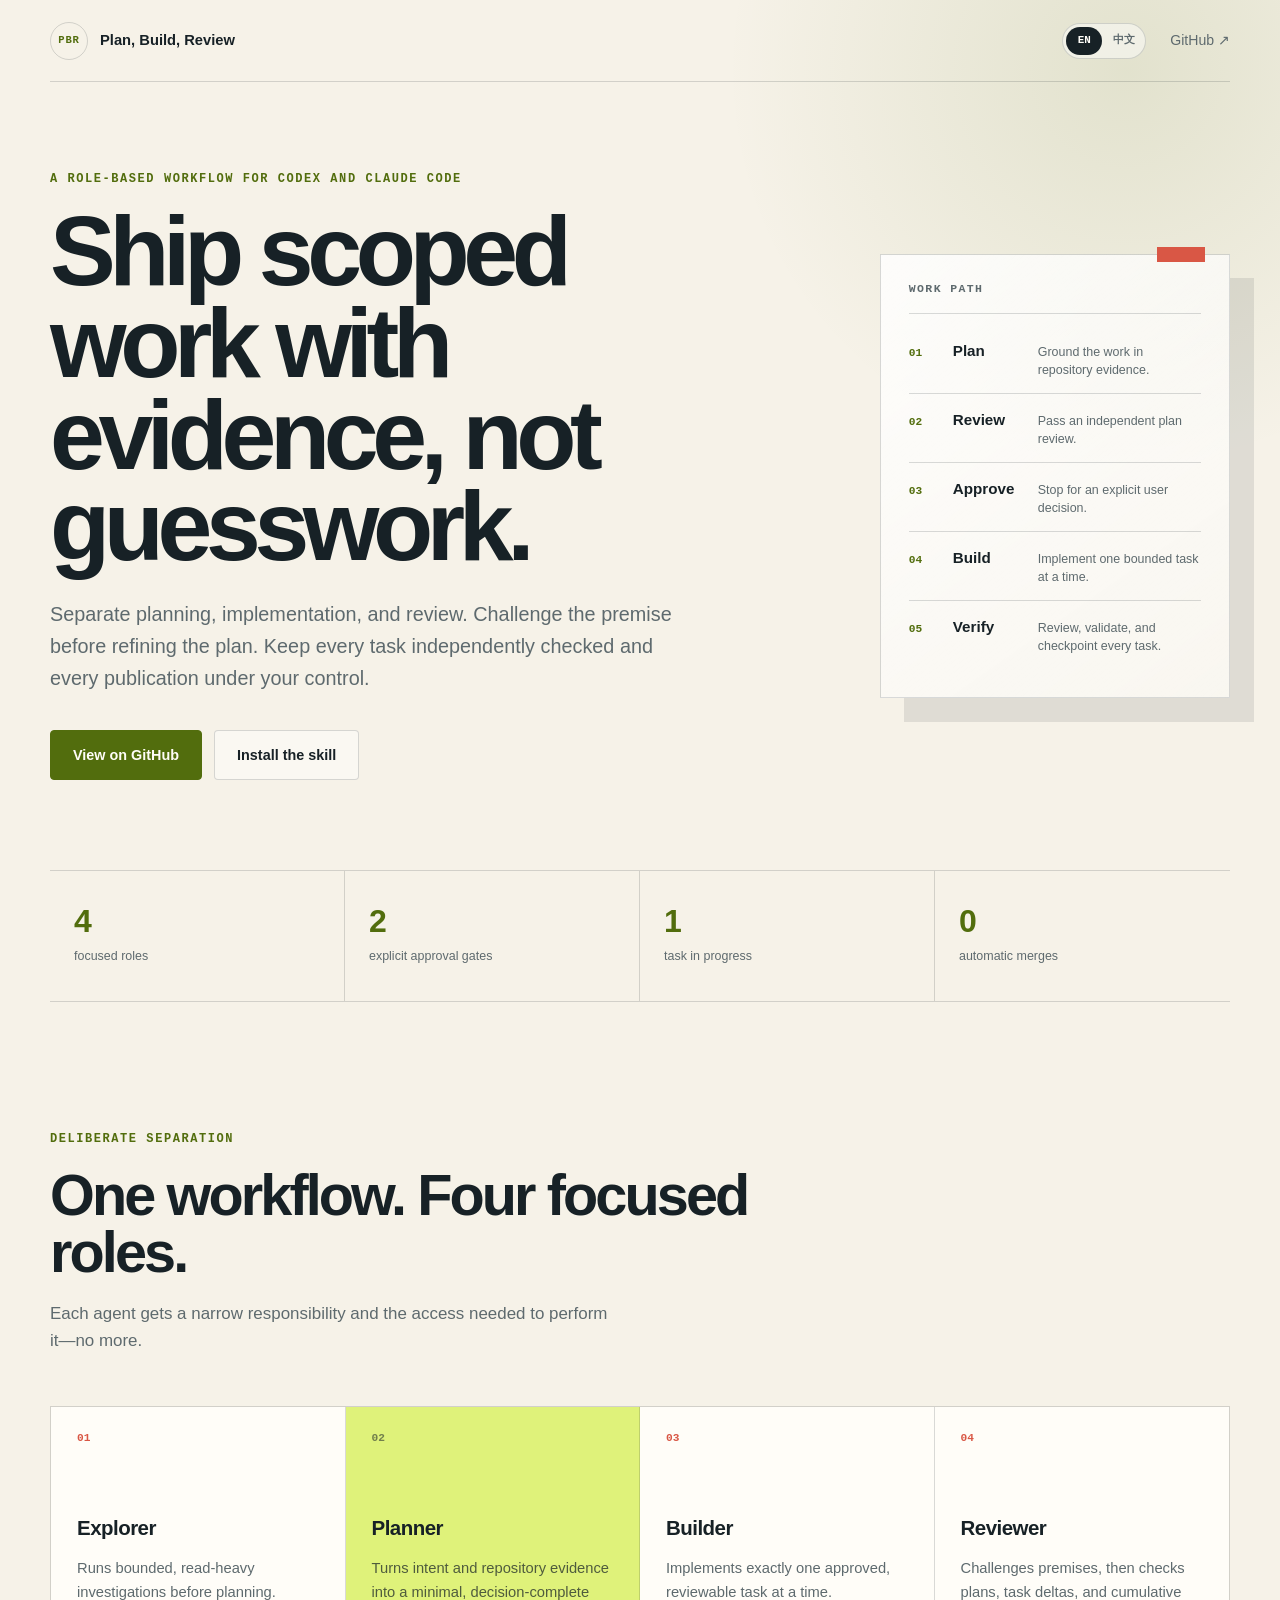
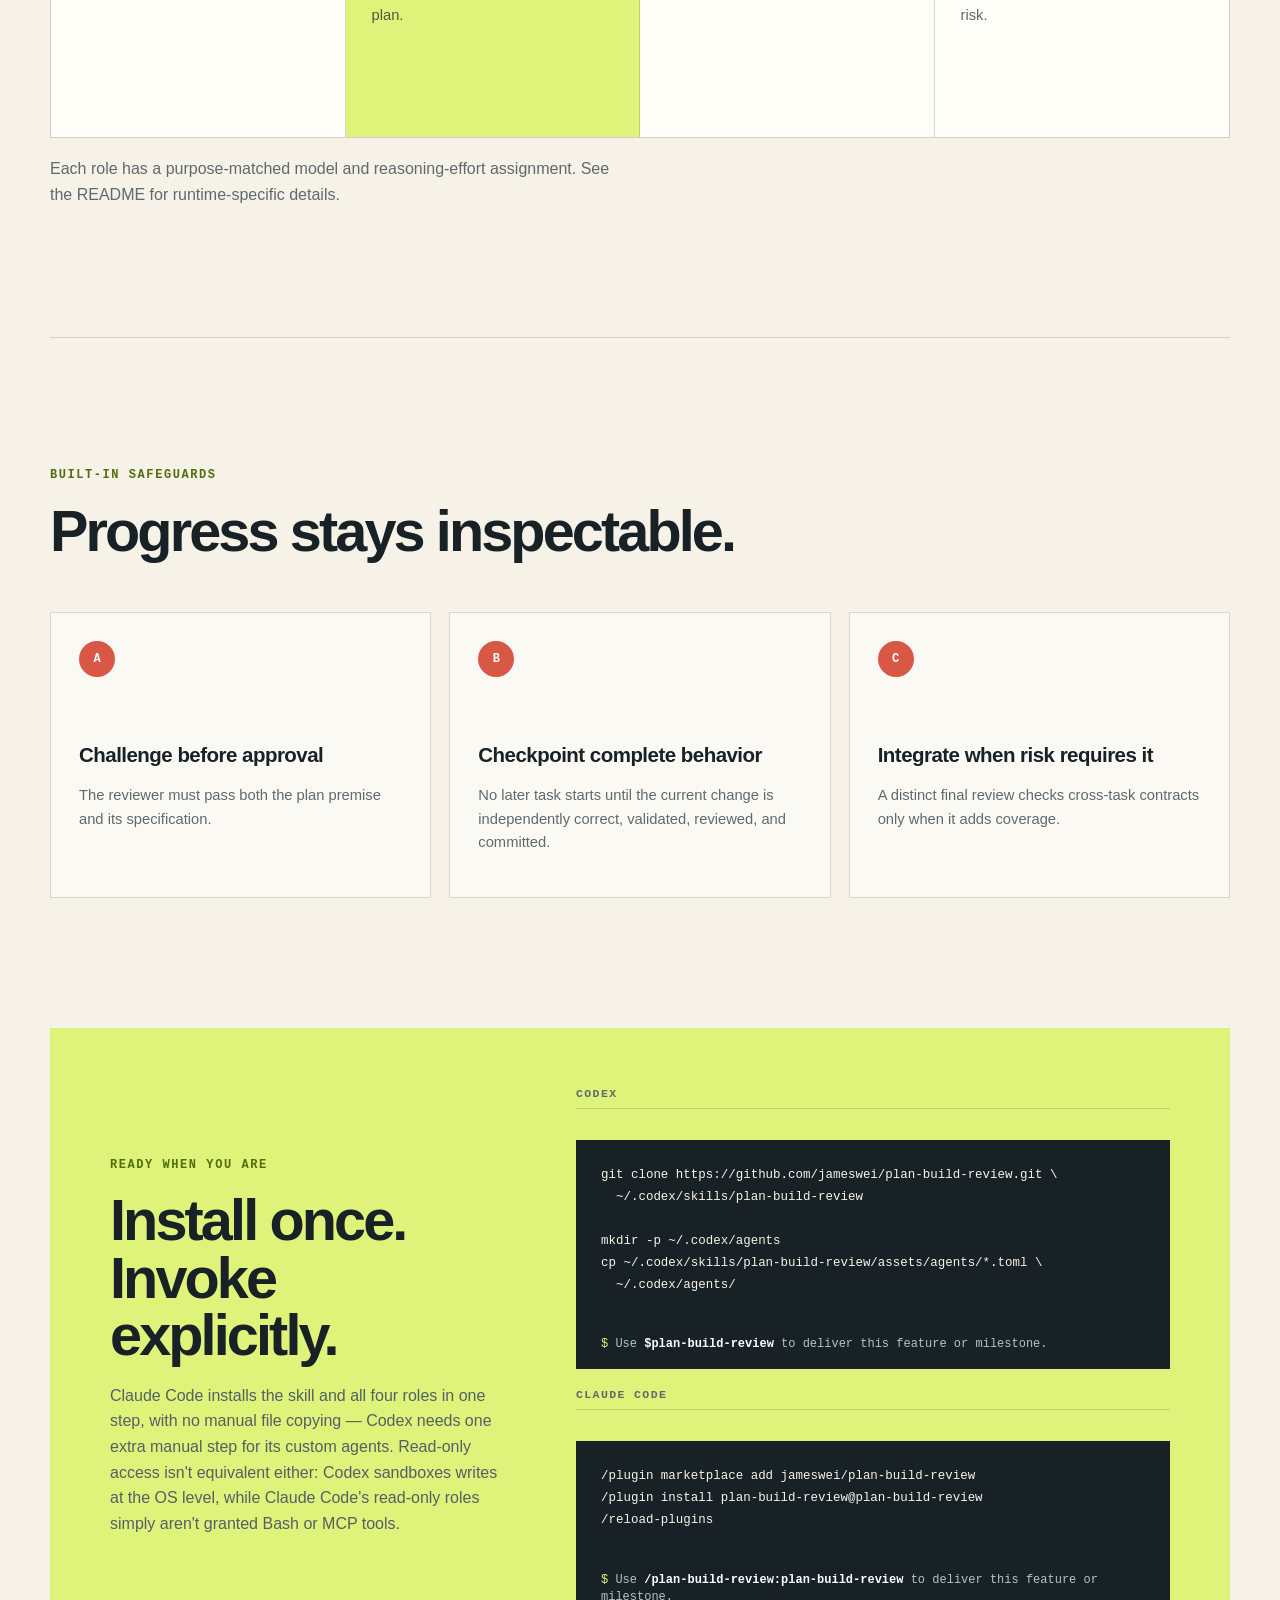
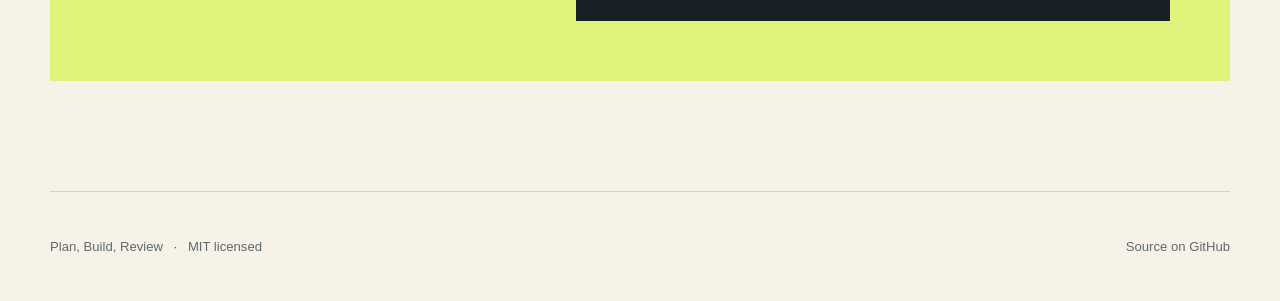
==== commit bdea959b: "Clarify consumer-driven validation" ====
--- a/docs/index.html
+++ b/docs/index.html
@@ -100,7 +100,7 @@
           <article class="role-card">
             <div class="role-index">04</div>
             <h3>Reviewer</h3>
-            <p>Challenges premises, then checks plans, task deltas, and final integration.</p>
+            <p>Challenges premises, then checks plans, task deltas, and cumulative risk.</p>
           </article>
         </div>
         <p class="role-capability">Each role has a purpose-matched model and reasoning-effort assignment. See the README for runtime-specific details.</p>
@@ -124,8 +124,8 @@
           </article>
           <article>
             <span class="safeguard-number">C</span>
-            <h3>Integrate before publishing</h3>
-            <p>A final review checks cross-task contracts before publication approval.</p>
+            <h3>Integrate when risk requires it</h3>
+            <p>A distinct final review checks cross-task contracts only when it adds coverage.</p>
           </article>
         </div>
       </section>
